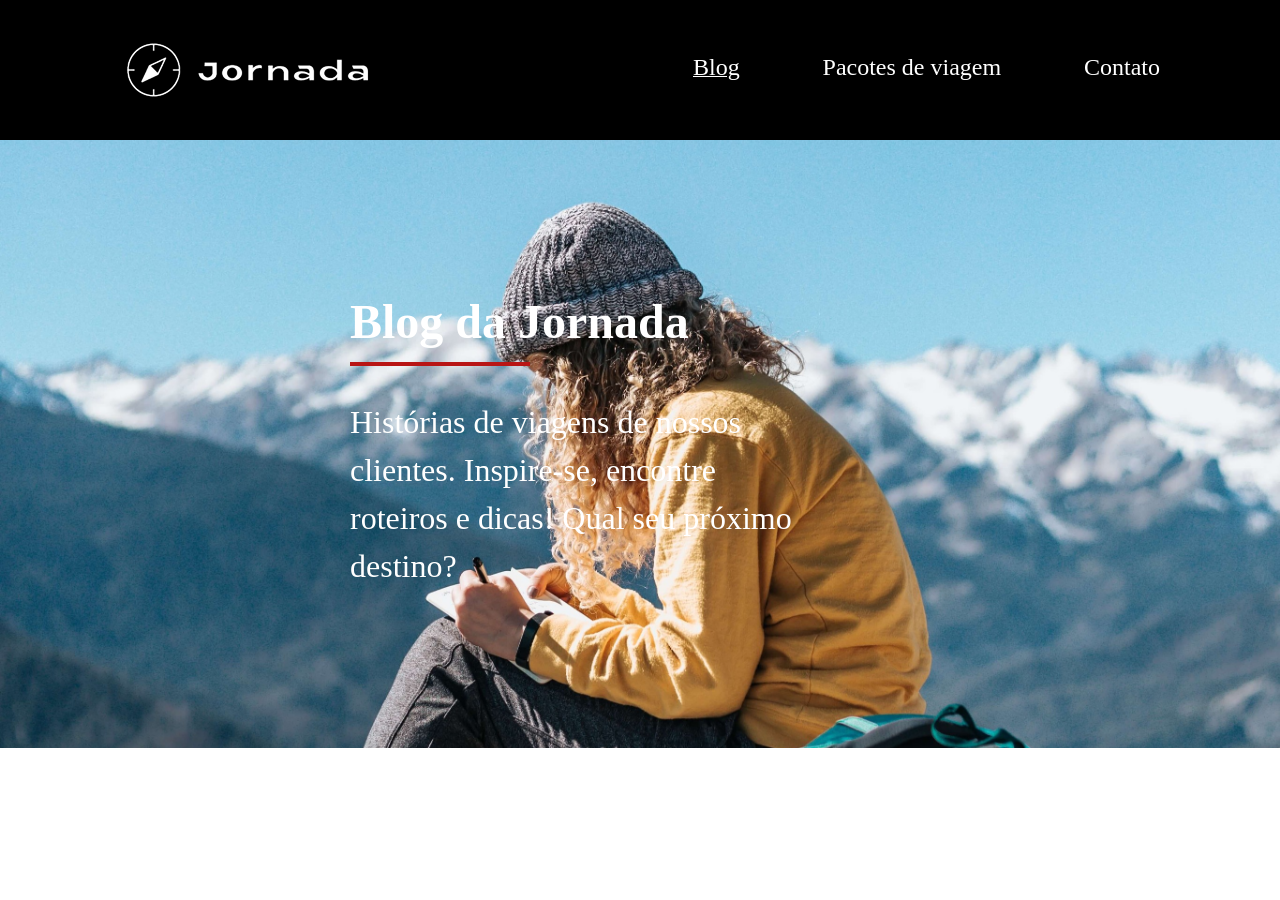
==== blog.html @ 84ae0be3 "hero pagina blog" ====
<!doctype html>
<html lang="pt-BR">
  <head>
    <meta charset="UTF-8" />
    <meta name="viewport" content="width=device-width, initial-scale=1.0" />
    <meta
      name="description"
      content="Jornada Viagens, uma agência apaixonada por criar viagens inesquecíveis."
    />

    <meta name="og:title" content="Jornada Viagens" />
    <meta
      name="og:description"
      content="Jornada Viagens, uma agência apaixonada por criar viagens inesquecíveis."
    />
    <meta name="og:image" content="#" />
    <meta name="og:type" content="website" />
    <meta name="og:url" content="#" />

    <link rel="icon" href="favico.png" type="xml/png" />
    <link rel="stylesheet" href="./css/style.css" />
    <title>Blog</title>
  </head>
  <body class="blog">
    <header class="main-header">
      <a class="logo" href="index.html" title="voltar para a página inicial">
        <img
          class="img-mobile"
          src="img/Logo-provisória-branca 1.png"
          alt="Bussola do logo Jornada Viagens na cor branca"
        />
        <img
          class="img-desktop"
          src="img/bussola-texto-jornada-branca.png"
          alt="Logo Jornada Viagens na cor branca"
        />
      </a>
      <div class="navigation-menu">
        <label for="menu">
          <img src="img/menu.png" alt="menu" />
        </label>
        <input type="checkbox" id="menu" hidden />
        <nav>
          <ul class="list-links">
            <li class="menu-blog">
              <a href="blog.html" target="_self" title="Acessar Blog">Blog</a>
            </li>
            <li class="menu-pacotes">
              <a
                href="pacotes.html"
                target="_self"
                title="Acessar Pacotes de viagem"
                >Pacotes de viagem</a
              >
            </li>
            <li class="menu-contato">
              <a href="contato.html" target="_self" title="Acessar Contato"
                >Contato</a
              >
            </li>
          </ul>
        </nav>
      </div>
    </header>
    <section class="hero">
      <div class="hero-content">
        <div class="section-title">
          <h1 class="title-hero">Blog da Jornada</h1>
          <hr />
        </div>
        <p class="describe-hero">
          Histórias de viagens de nossos clientes. Inspire-se, encontre roteiros
          e dicas! Qual seu próximo destino?
        </p>
      </div>
    </section>
  </body>
</html>
---- css/style.css ----
@import url(global.css);
@import url(header.css);
@import url(hero.css);
@import url(offers.css);
@import url(categories.css);
@import url(destinations.css);
@import url(payments.css);
@import url(testimonials.css);
@import url(bottom-hero.css);
@import url(footer.css);
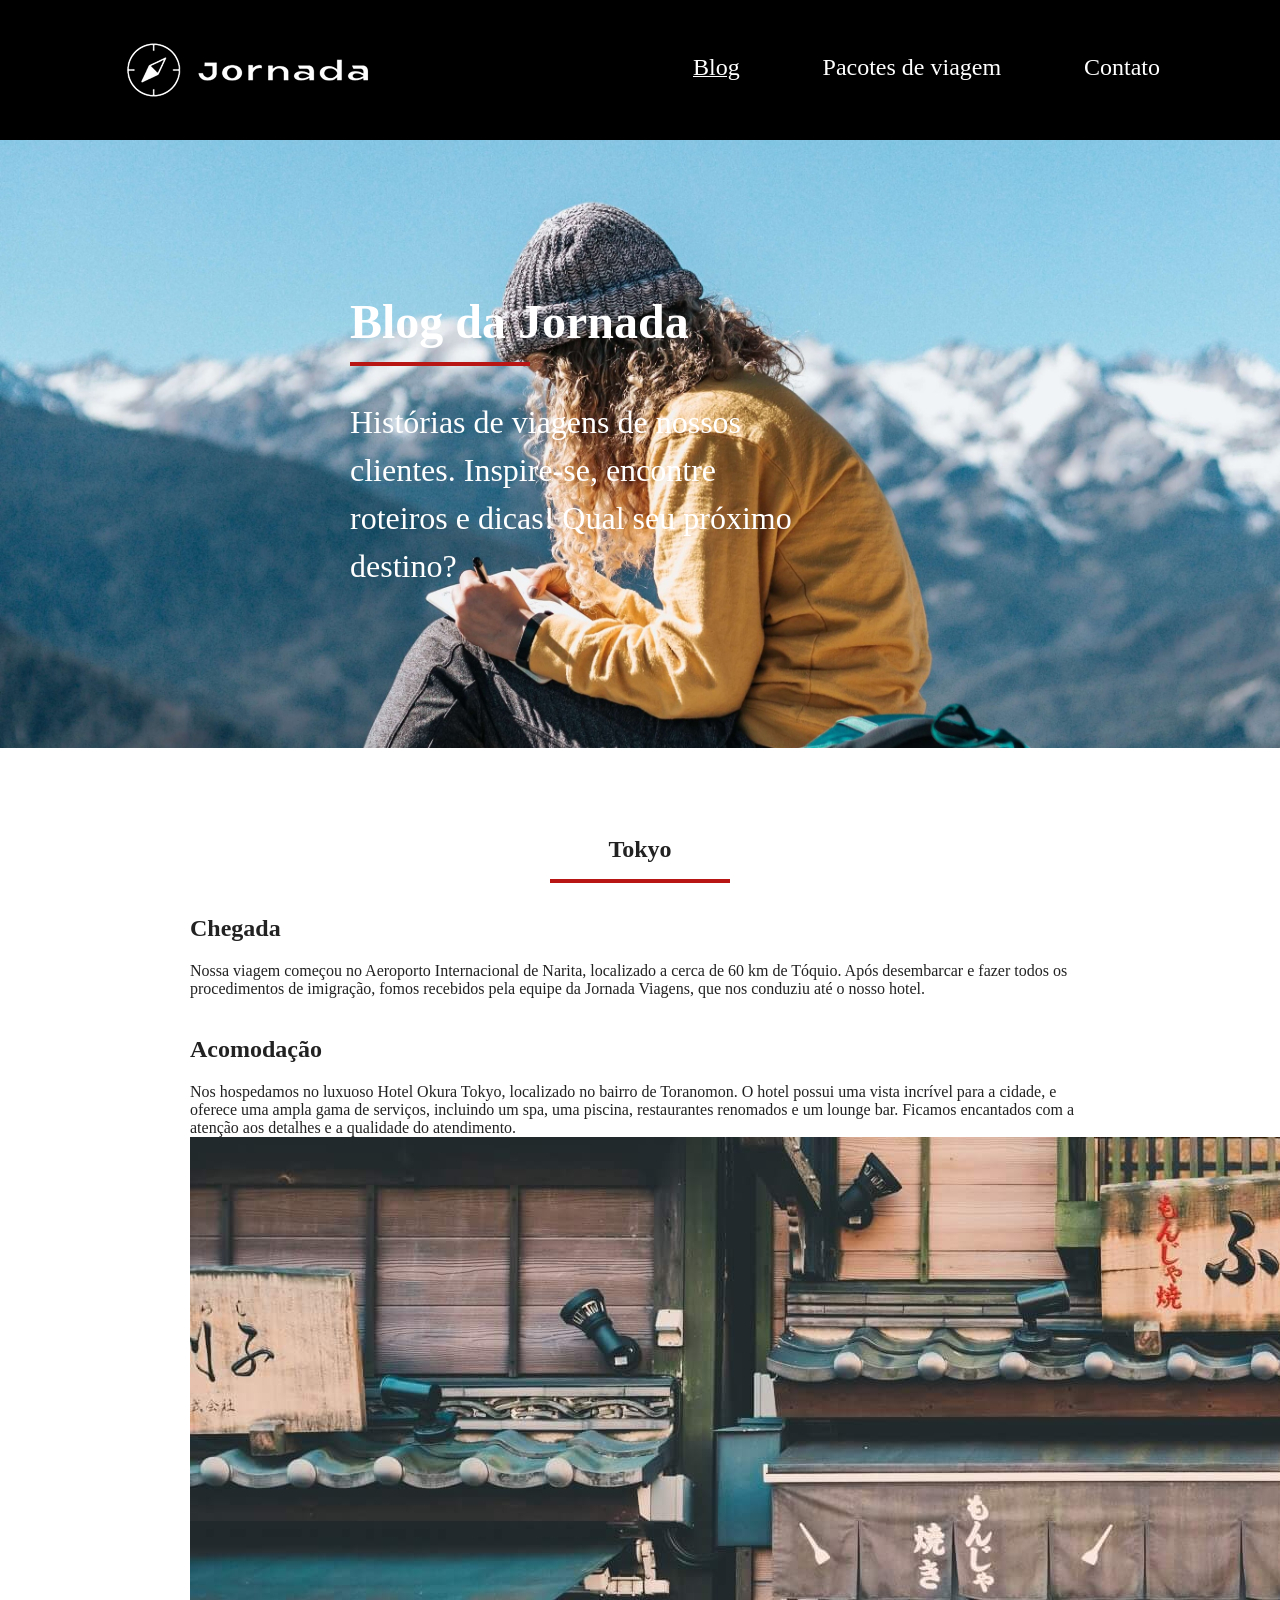
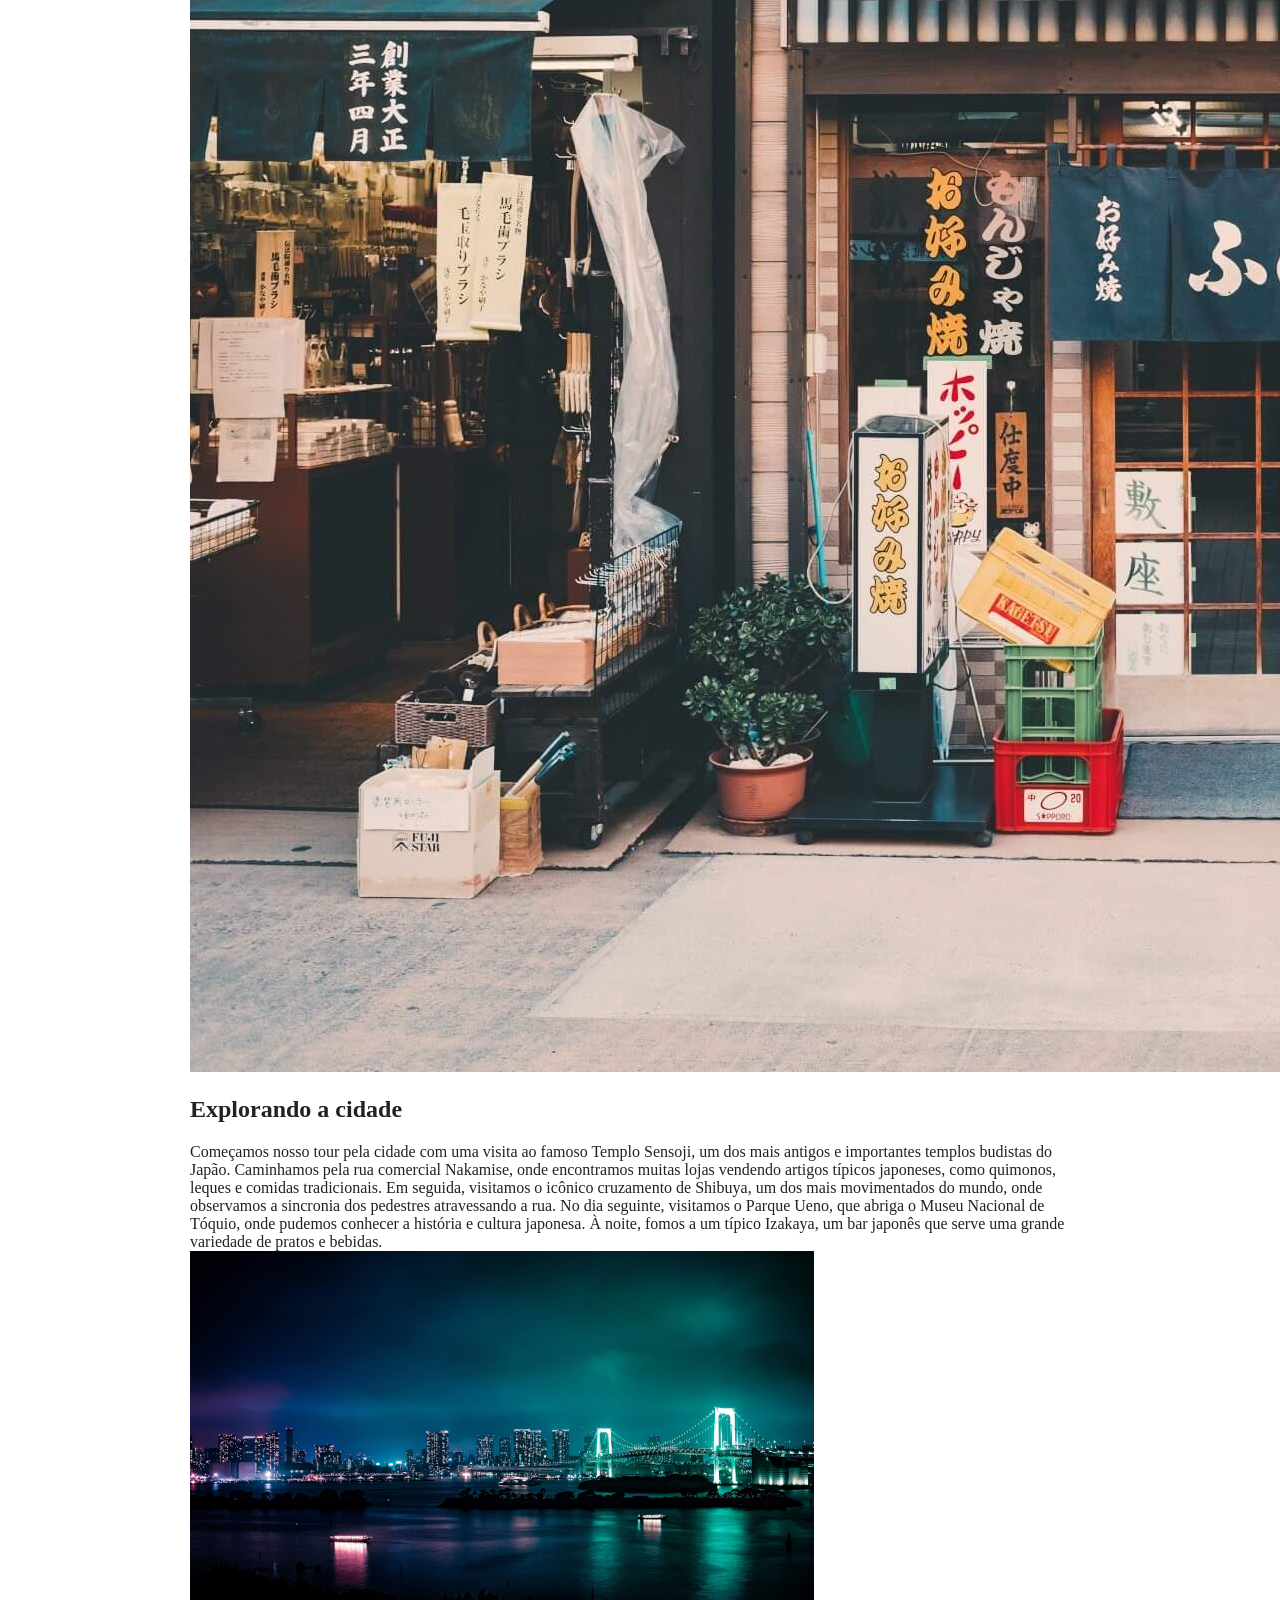
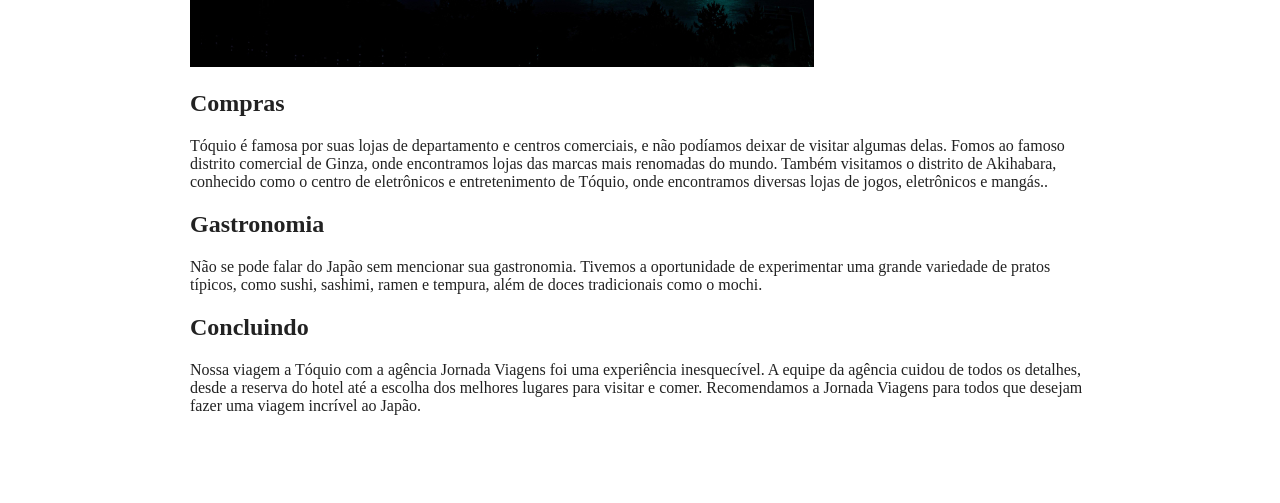
==== commit a35841f9: "estrutura html blog" ====
--- a/blog.html
+++ b/blog.html
@@ -74,5 +74,81 @@
         </p>
       </div>
     </section>
+    <section class="tokyo">
+      <div class="section-title">
+        <h1>Tokyo</h1>
+        <hr />
+      </div>
+      <div class="tokyo-content">
+        <div class="arrival">
+          <h2>Chegada</h2>
+          <p>
+            Nossa viagem começou no Aeroporto Internacional de Narita,
+            localizado a cerca de 60 km de Tóquio. Após desembarcar e fazer
+            todos os procedimentos de imigração, fomos recebidos pela equipe da
+            Jornada Viagens, que nos conduziu até o nosso hotel.
+          </p>
+          <img src="" alt="" />
+        </div>
+        <div class="accommodation">
+          <h2>Acomodação</h2>
+          <p>
+            Nos hospedamos no luxuoso Hotel Okura Tokyo, localizado no bairro de
+            Toranomon. O hotel possui uma vista incrível para a cidade, e
+            oferece uma ampla gama de serviços, incluindo um spa, uma piscina,
+            restaurantes renomados e um lounge bar. Ficamos encantados com a
+            atenção aos detalhes e a qualidade do atendimento.
+          </p>
+          <img src="img/blog-tokyo-arrive.jpg" alt="Casa tradicional do Japão" />
+        </div>
+        <div class="exploration">
+          <h2>Explorando a cidade</h2>
+          <p>
+            Começamos nosso tour pela cidade com uma visita ao famoso Templo
+            Sensoji, um dos mais antigos e importantes templos budistas do
+            Japão. Caminhamos pela rua comercial Nakamise, onde encontramos
+            muitas lojas vendendo artigos típicos japoneses, como quimonos,
+            leques e comidas tradicionais. Em seguida, visitamos o icônico
+            cruzamento de Shibuya, um dos mais movimentados do mundo, onde
+            observamos a sincronia dos pedestres atravessando a rua. No dia
+            seguinte, visitamos o Parque Ueno, que abriga o Museu Nacional de
+            Tóquio, onde pudemos conhecer a história e cultura japonesa. À
+            noite, fomos a um típico Izakaya, um bar japonês que serve uma
+            grande variedade de pratos e bebidas.
+          </p>
+          <img src="img/card_japao.jpg" alt="">
+        </div>
+        <div class="shopping">
+          <h2>Compras</h2>
+          <p>
+            Tóquio é famosa por suas lojas de departamento e centros comerciais,
+            e não podíamos deixar de visitar algumas delas. Fomos ao famoso
+            distrito comercial de Ginza, onde encontramos lojas das marcas mais
+            renomadas do mundo. Também visitamos o distrito de Akihabara,
+            conhecido como o centro de eletrônicos e entretenimento de Tóquio,
+            onde encontramos diversas lojas de jogos, eletrônicos e mangás..
+          </p>
+        </div>
+        <div class="gastronomy">
+          <h2>Gastronomia</h2>
+          <p>
+            Não se pode falar do Japão sem mencionar sua gastronomia. Tivemos a
+            oportunidade de experimentar uma grande variedade de pratos típicos,
+            como sushi, sashimi, ramen e tempura, além de doces tradicionais
+            como o mochi.
+          </p>
+        </div>
+        <div class="conclusion">
+          <h2>Concluindo</h2>
+          <p>
+            Nossa viagem a Tóquio com a agência Jornada Viagens foi uma
+            experiência inesquecível. A equipe da agência cuidou de todos os
+            detalhes, desde a reserva do hotel até a escolha dos melhores
+            lugares para visitar e comer. Recomendamos a Jornada Viagens para
+            todos que desejam fazer uma viagem incrível ao Japão.
+          </p>
+        </div>
+      </div>
+    </section>
   </body>
 </html>
--- a/css/style.css
+++ b/css/style.css
@@ -7,4 +7,5 @@
 @import url(payments.css);
 @import url(testimonials.css);
 @import url(bottom-hero.css);
-@import url(footer.css);+@import url(footer.css);
+@import url(tokyo.css);
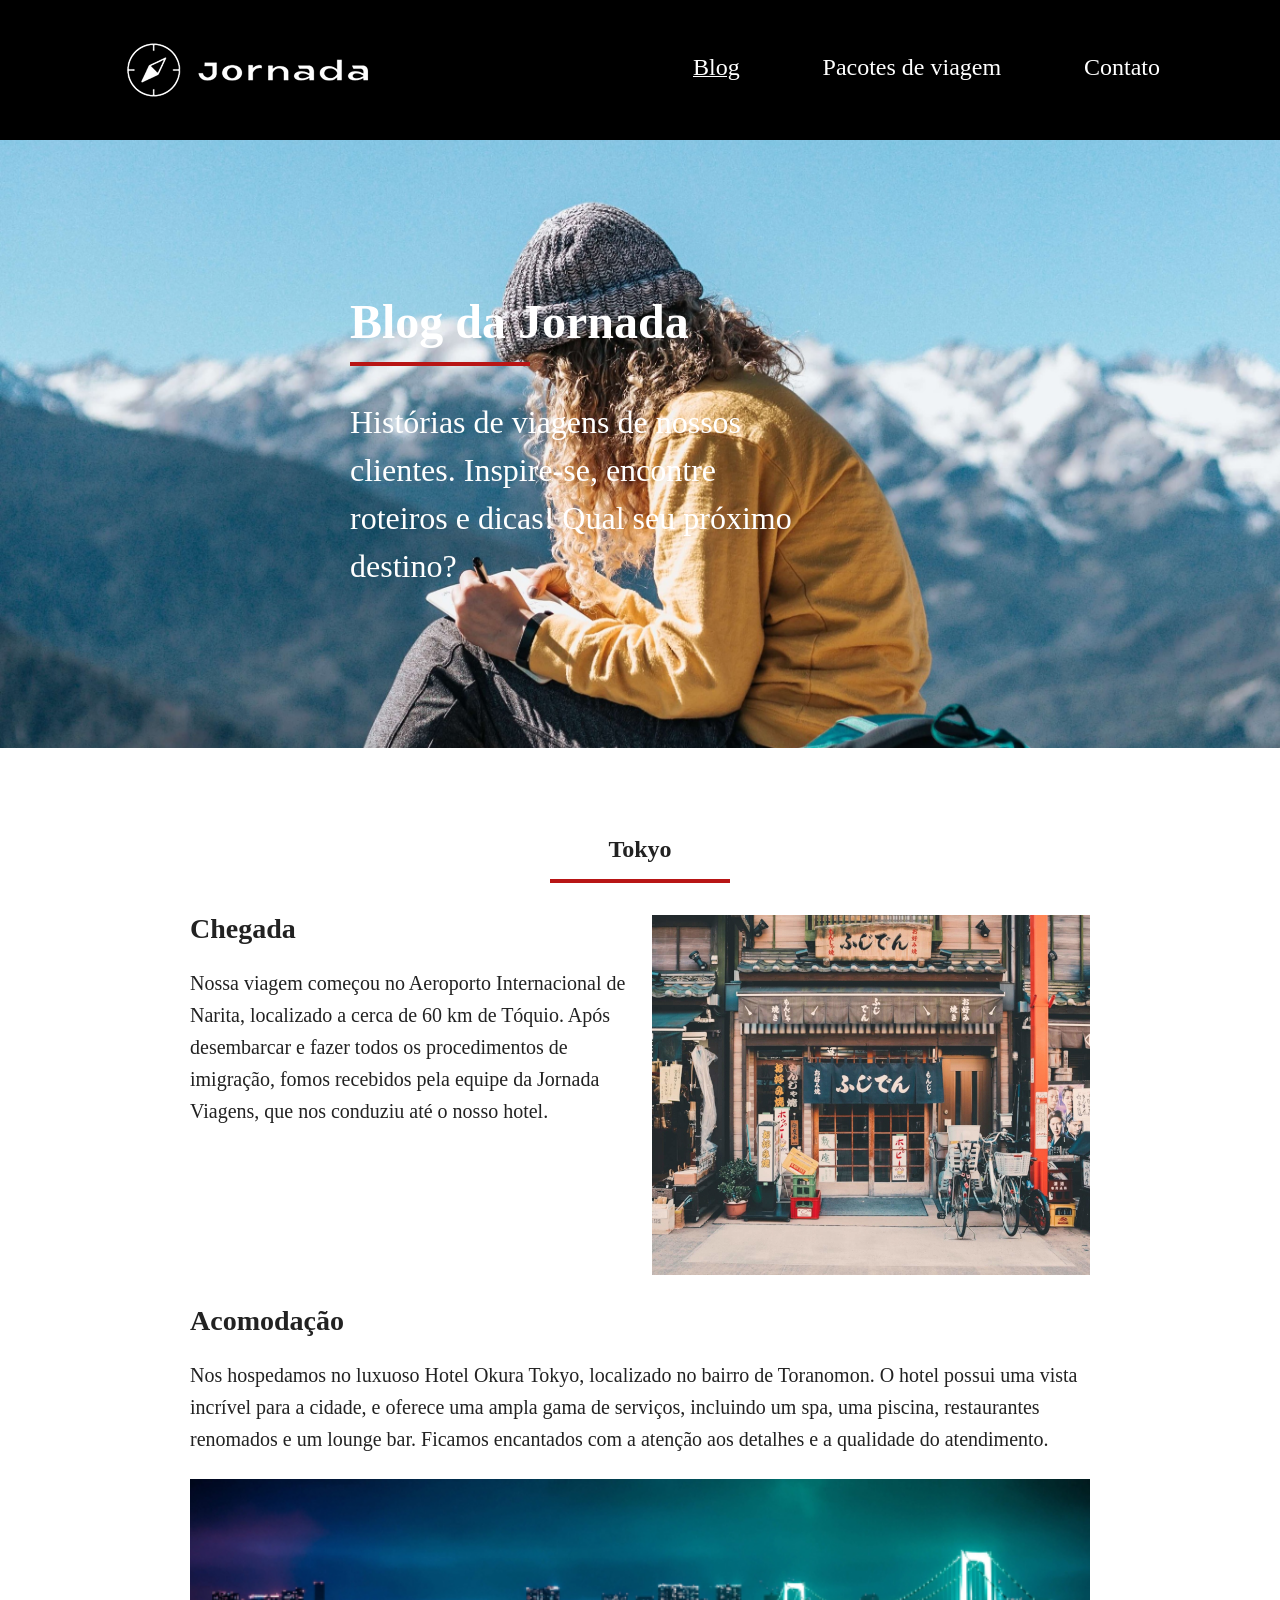
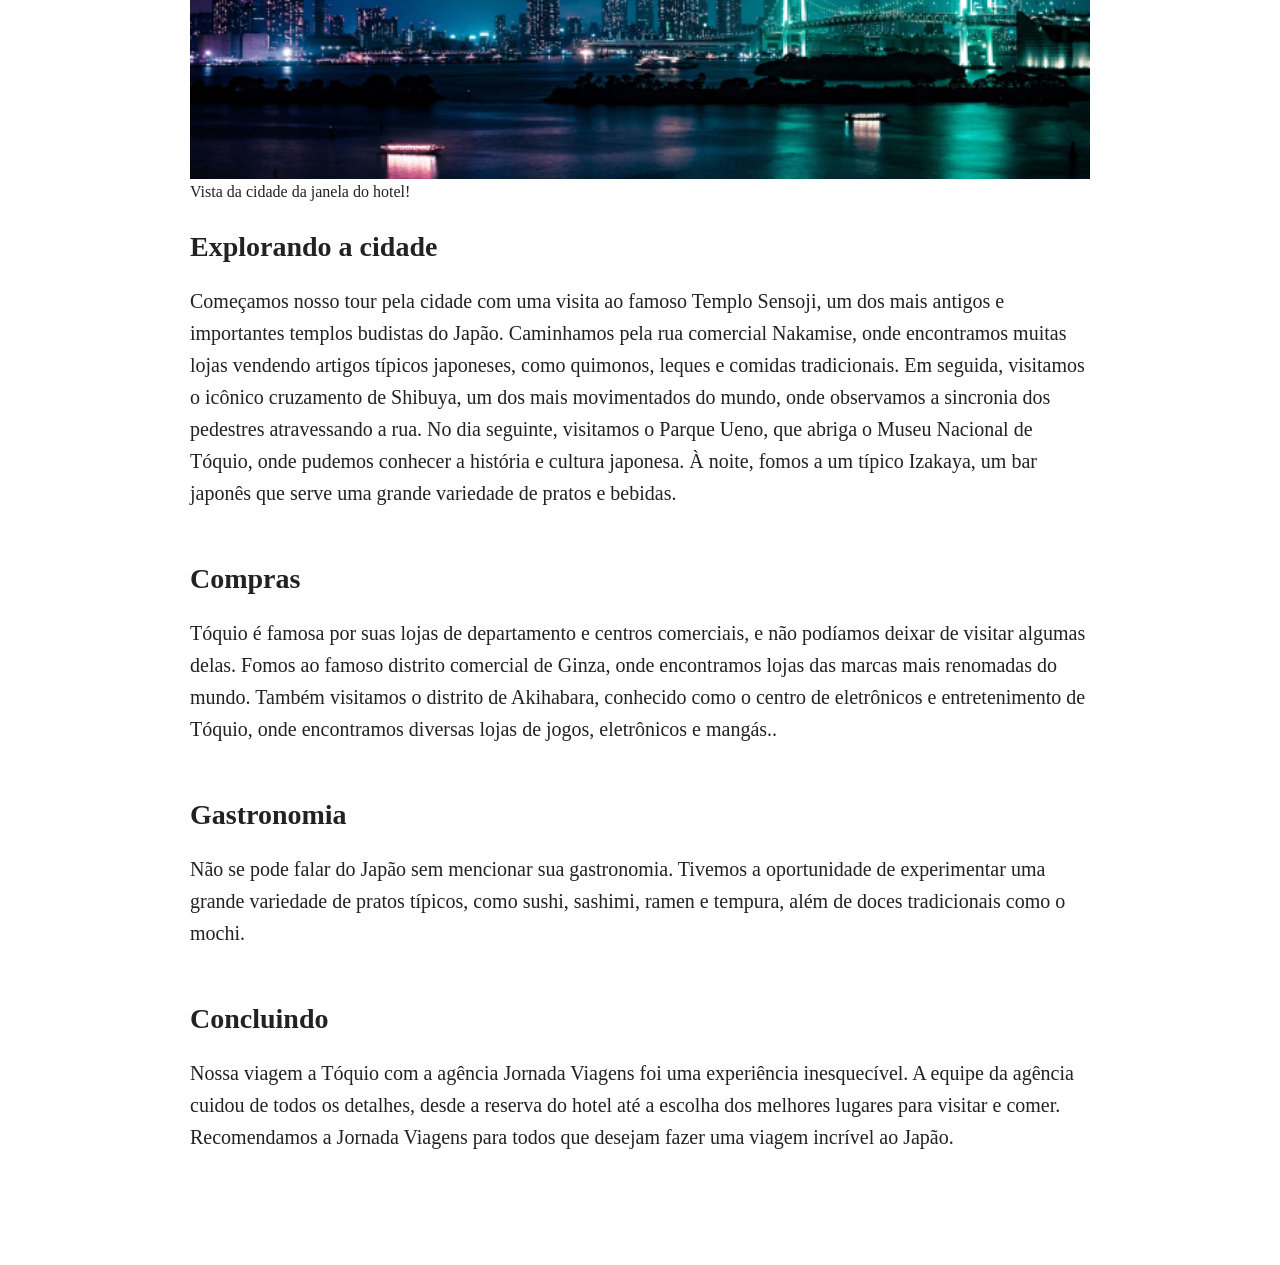
==== commit 3dabc34a: "section tokyo" ====
--- a/blog.html
+++ b/blog.html
@@ -80,73 +80,91 @@
         <hr />
       </div>
       <div class="tokyo-content">
-        <div class="arrival">
-          <h2>Chegada</h2>
-          <p>
-            Nossa viagem começou no Aeroporto Internacional de Narita,
-            localizado a cerca de 60 km de Tóquio. Após desembarcar e fazer
-            todos os procedimentos de imigração, fomos recebidos pela equipe da
-            Jornada Viagens, que nos conduziu até o nosso hotel.
-          </p>
-          <img src="" alt="" />
+        <div class="topic arrival">
+          <div class="text-topic">
+            <h2>Chegada</h2>
+            <p>
+              Nossa viagem começou no Aeroporto Internacional de Narita,
+              localizado a cerca de 60 km de Tóquio. Após desembarcar e fazer
+              todos os procedimentos de imigração, fomos recebidos pela equipe
+              da Jornada Viagens, que nos conduziu até o nosso hotel.
+            </p>
+          </div>
+          <img
+            src="img/blog-tokyo-arrive-mobile.jpg"
+            alt="Casa tradicional do Japão"
+          />
         </div>
-        <div class="accommodation">
-          <h2>Acomodação</h2>
-          <p>
-            Nos hospedamos no luxuoso Hotel Okura Tokyo, localizado no bairro de
-            Toranomon. O hotel possui uma vista incrível para a cidade, e
-            oferece uma ampla gama de serviços, incluindo um spa, uma piscina,
-            restaurantes renomados e um lounge bar. Ficamos encantados com a
-            atenção aos detalhes e a qualidade do atendimento.
-          </p>
-          <img src="img/blog-tokyo-arrive.jpg" alt="Casa tradicional do Japão" />
+        <div class="topic accommodation">
+          <div class="text-topic">
+            <h2>Acomodação</h2>
+            <p>
+              Nos hospedamos no luxuoso Hotel Okura Tokyo, localizado no bairro
+              de Toranomon. O hotel possui uma vista incrível para a cidade, e
+              oferece uma ampla gama de serviços, incluindo um spa, uma piscina,
+              restaurantes renomados e um lounge bar. Ficamos encantados com a
+              atenção aos detalhes e a qualidade do atendimento.
+            </p>
+          </div>
+          <div class="img-japao">
+            <img src="img/tokyo-tablet-desk.jpg" alt="" />
+            <p>Vista da cidade da janela do hotel!</p>
+          </div>
         </div>
-        <div class="exploration">
-          <h2>Explorando a cidade</h2>
-          <p>
-            Começamos nosso tour pela cidade com uma visita ao famoso Templo
-            Sensoji, um dos mais antigos e importantes templos budistas do
-            Japão. Caminhamos pela rua comercial Nakamise, onde encontramos
-            muitas lojas vendendo artigos típicos japoneses, como quimonos,
-            leques e comidas tradicionais. Em seguida, visitamos o icônico
-            cruzamento de Shibuya, um dos mais movimentados do mundo, onde
-            observamos a sincronia dos pedestres atravessando a rua. No dia
-            seguinte, visitamos o Parque Ueno, que abriga o Museu Nacional de
-            Tóquio, onde pudemos conhecer a história e cultura japonesa. À
-            noite, fomos a um típico Izakaya, um bar japonês que serve uma
-            grande variedade de pratos e bebidas.
-          </p>
-          <img src="img/card_japao.jpg" alt="">
+        <div class="topic exploration">
+          <div class="text-topic">
+            <h2>Explorando a cidade</h2>
+            <p>
+              Começamos nosso tour pela cidade com uma visita ao famoso Templo
+              Sensoji, um dos mais antigos e importantes templos budistas do
+              Japão. Caminhamos pela rua comercial Nakamise, onde encontramos
+              muitas lojas vendendo artigos típicos japoneses, como quimonos,
+              leques e comidas tradicionais. Em seguida, visitamos o icônico
+              cruzamento de Shibuya, um dos mais movimentados do mundo, onde
+              observamos a sincronia dos pedestres atravessando a rua. No dia
+              seguinte, visitamos o Parque Ueno, que abriga o Museu Nacional de
+              Tóquio, onde pudemos conhecer a história e cultura japonesa. À
+              noite, fomos a um típico Izakaya, um bar japonês que serve uma
+              grande variedade de pratos e bebidas.
+            </p>
+          </div>
         </div>
-        <div class="shopping">
-          <h2>Compras</h2>
-          <p>
-            Tóquio é famosa por suas lojas de departamento e centros comerciais,
-            e não podíamos deixar de visitar algumas delas. Fomos ao famoso
-            distrito comercial de Ginza, onde encontramos lojas das marcas mais
-            renomadas do mundo. Também visitamos o distrito de Akihabara,
-            conhecido como o centro de eletrônicos e entretenimento de Tóquio,
-            onde encontramos diversas lojas de jogos, eletrônicos e mangás..
-          </p>
+        <div class="topic shopping">
+          <div class="text-topic">
+            <h2>Compras</h2>
+            <p>
+              Tóquio é famosa por suas lojas de departamento e centros
+              comerciais, e não podíamos deixar de visitar algumas delas. Fomos
+              ao famoso distrito comercial de Ginza, onde encontramos lojas das
+              marcas mais renomadas do mundo. Também visitamos o distrito de
+              Akihabara, conhecido como o centro de eletrônicos e entretenimento
+              de Tóquio, onde encontramos diversas lojas de jogos, eletrônicos e
+              mangás..
+            </p>
+          </div>
         </div>
         <div class="gastronomy">
-          <h2>Gastronomia</h2>
-          <p>
-            Não se pode falar do Japão sem mencionar sua gastronomia. Tivemos a
-            oportunidade de experimentar uma grande variedade de pratos típicos,
-            como sushi, sashimi, ramen e tempura, além de doces tradicionais
-            como o mochi.
-          </p>
+          <div class="text-topic">
+            <h2>Gastronomia</h2>
+            <p>
+              Não se pode falar do Japão sem mencionar sua gastronomia. Tivemos
+              a oportunidade de experimentar uma grande variedade de pratos
+              típicos, como sushi, sashimi, ramen e tempura, além de doces
+              tradicionais como o mochi.
+            </p>
+          </div>
         </div>
         <div class="conclusion">
-          <h2>Concluindo</h2>
-          <p>
-            Nossa viagem a Tóquio com a agência Jornada Viagens foi uma
-            experiência inesquecível. A equipe da agência cuidou de todos os
-            detalhes, desde a reserva do hotel até a escolha dos melhores
-            lugares para visitar e comer. Recomendamos a Jornada Viagens para
-            todos que desejam fazer uma viagem incrível ao Japão.
-          </p>
+          <div class="text-topic">
+            <h2>Concluindo</h2>
+            <p>
+              Nossa viagem a Tóquio com a agência Jornada Viagens foi uma
+              experiência inesquecível. A equipe da agência cuidou de todos os
+              detalhes, desde a reserva do hotel até a escolha dos melhores
+              lugares para visitar e comer. Recomendamos a Jornada Viagens para
+              todos que desejam fazer uma viagem incrível ao Japão.
+            </p>
+          </div>
         </div>
       </div>
     </section>
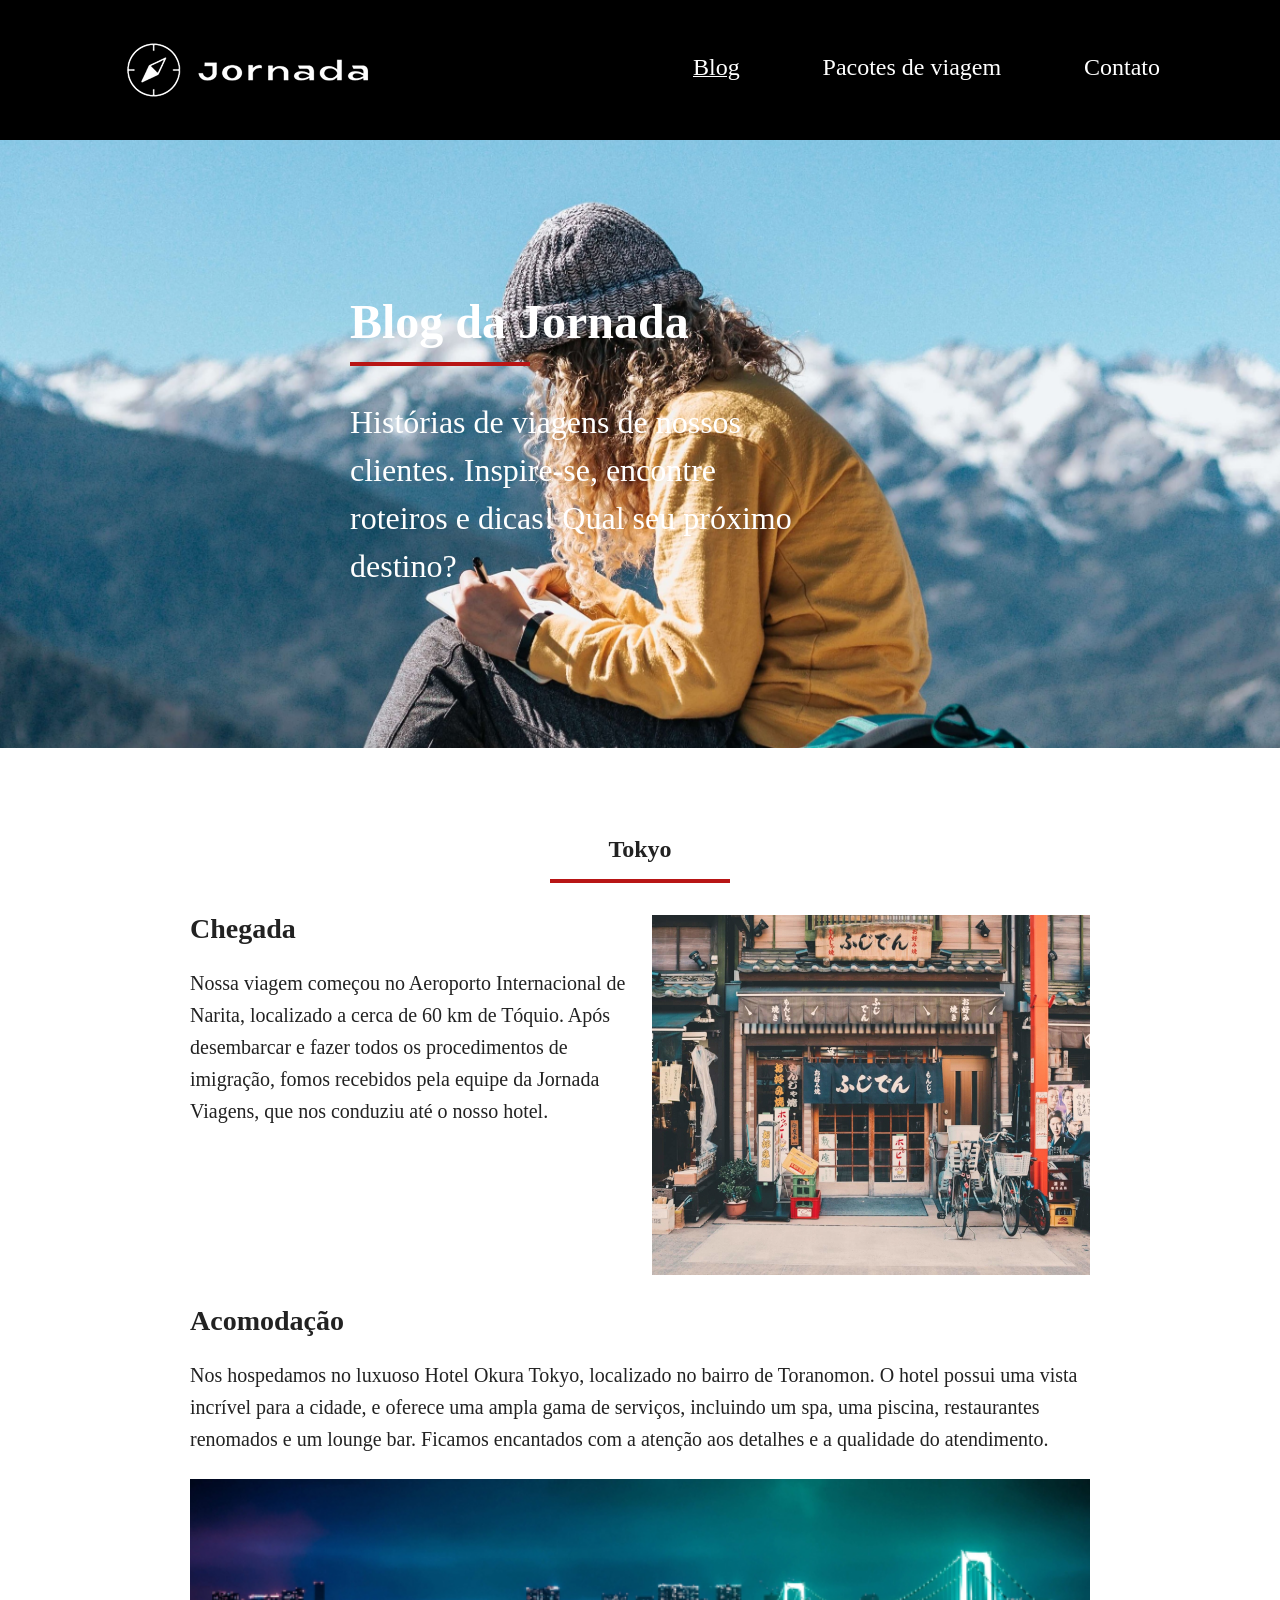
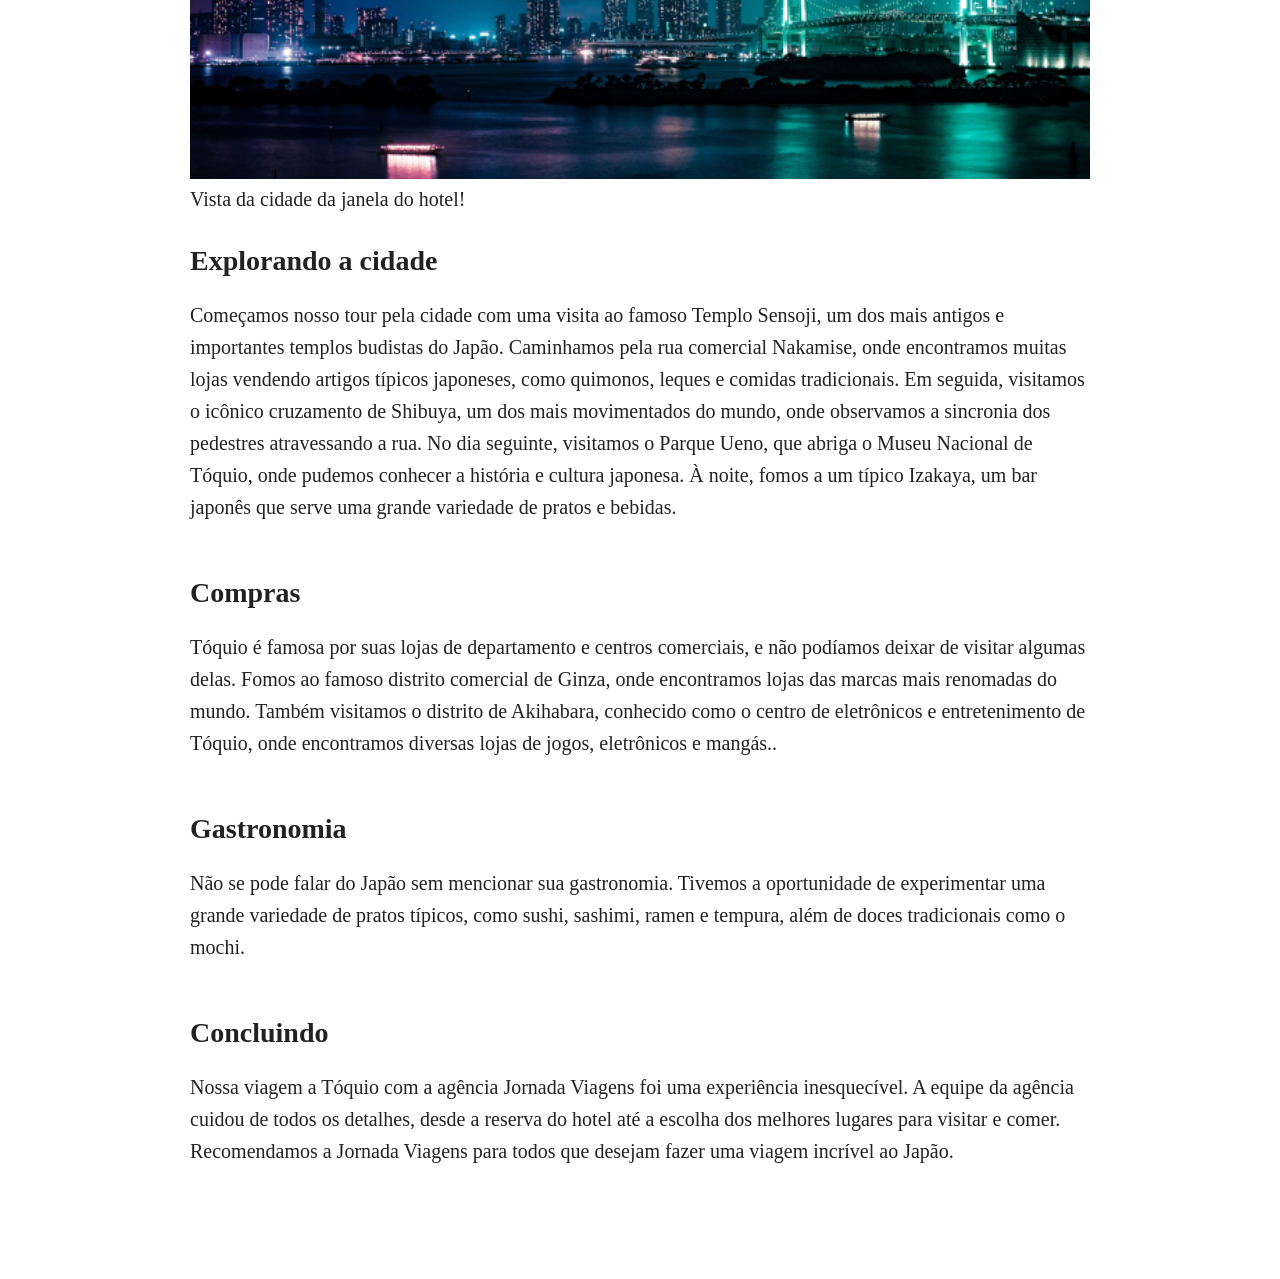
==== commit 68551302: "refatorando formatacao dos textos da pagina blog" ====
--- a/blog.html
+++ b/blog.html
@@ -168,5 +168,6 @@
         </div>
       </div>
     </section>
+    <section class="suggestions"></section>
   </body>
 </html>
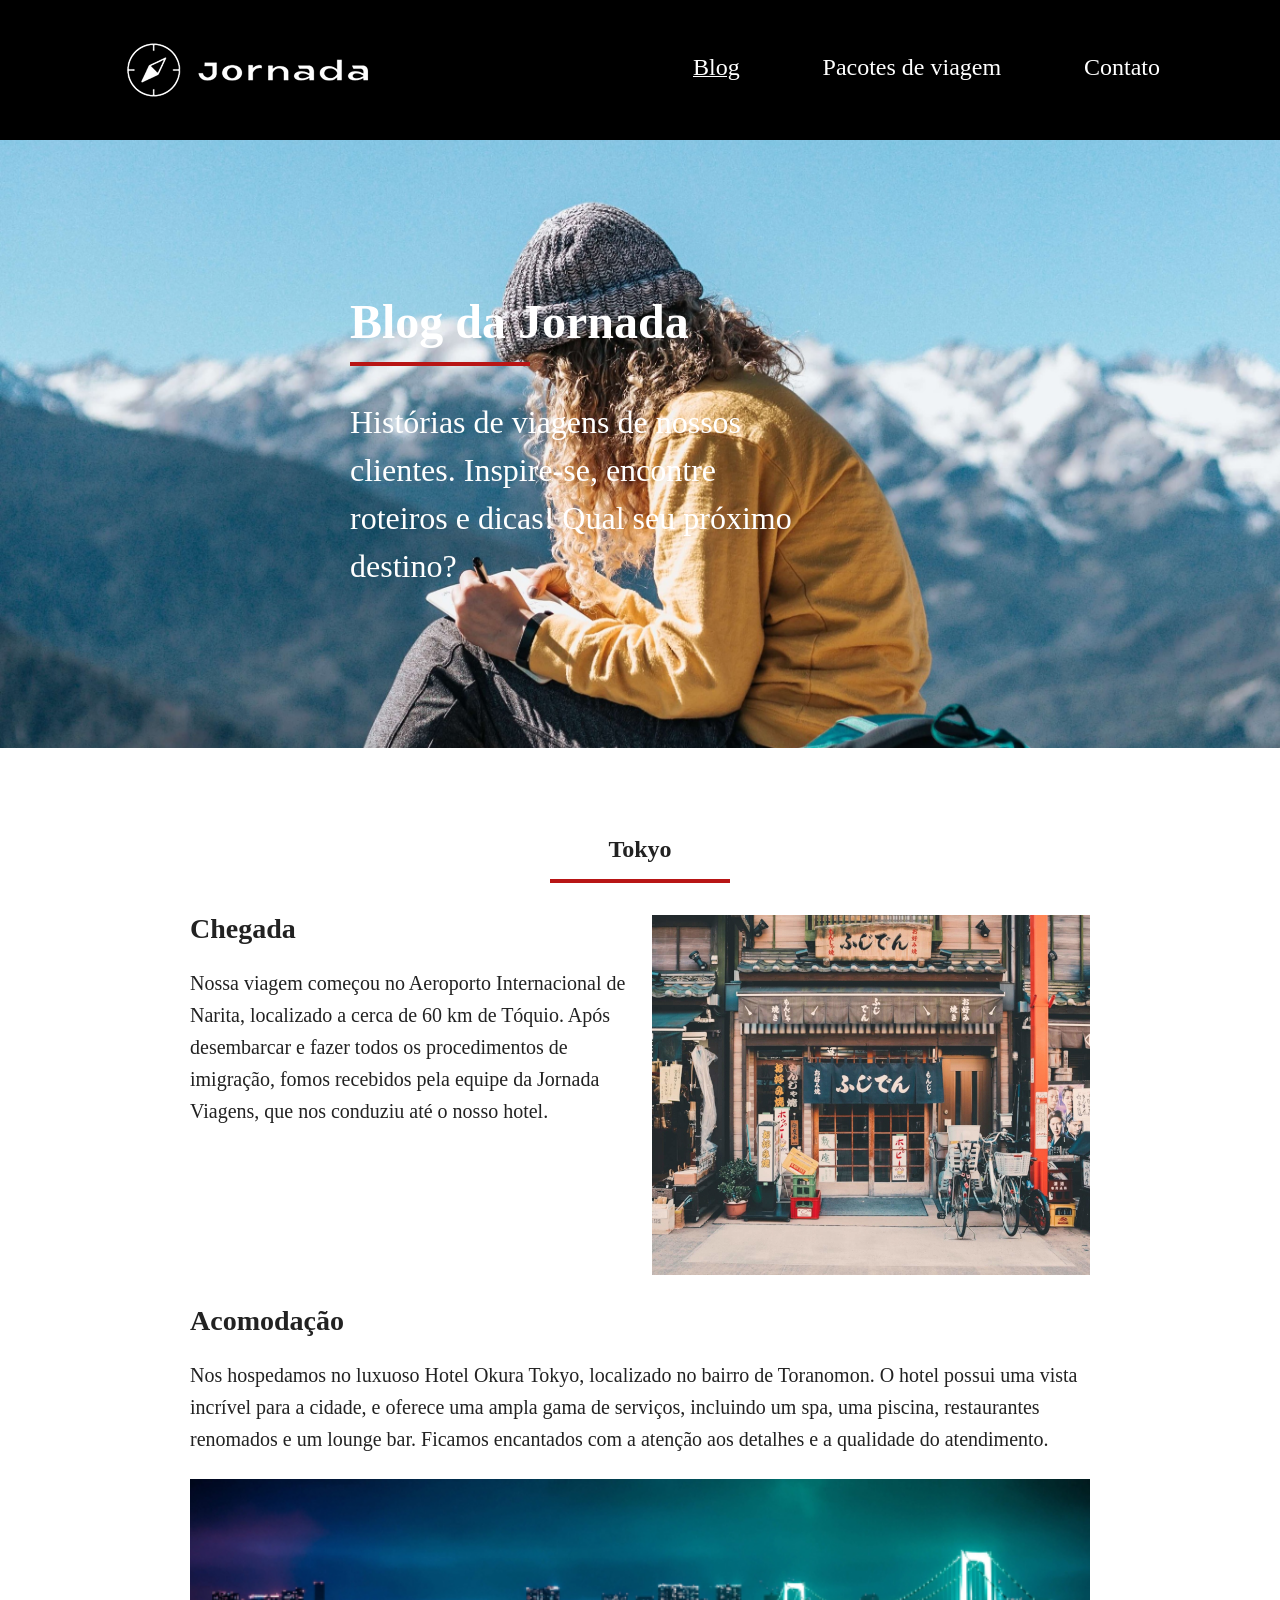
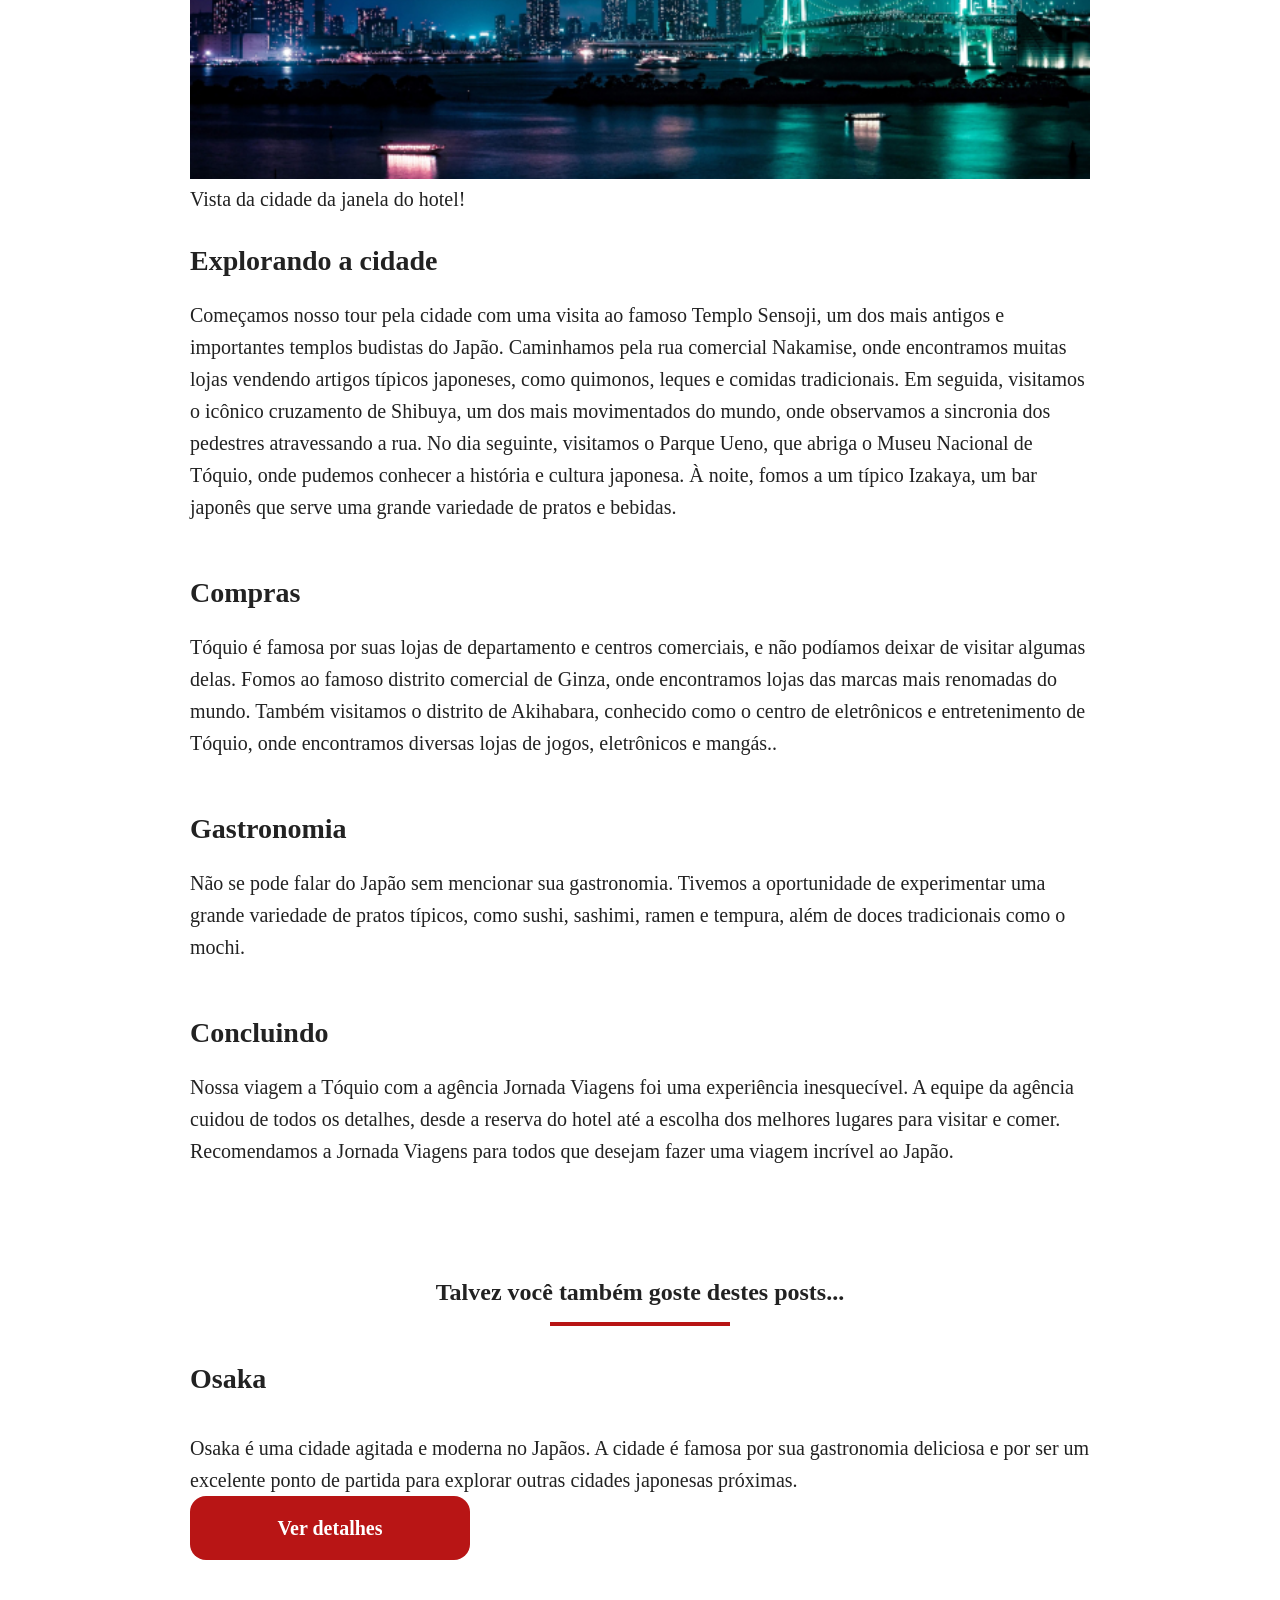
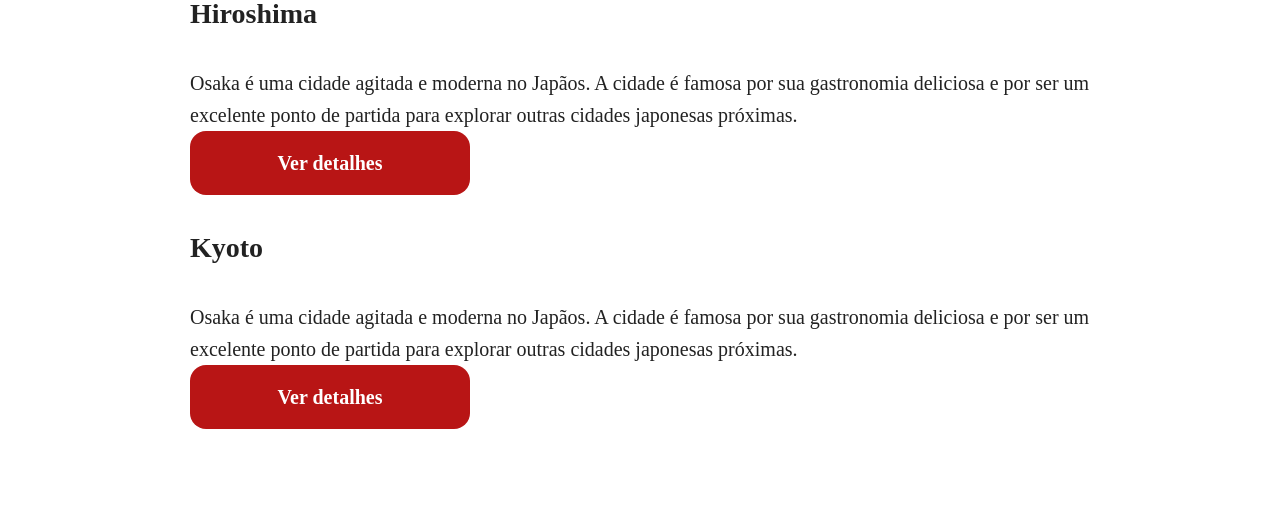
==== commit 32f4985c: "estrutura html suggestions" ====
--- a/blog.html
+++ b/blog.html
@@ -168,6 +168,66 @@
         </div>
       </div>
     </section>
-    <section class="suggestions"></section>
+    <section class="suggestions">
+      <div class="section-title">
+        <h1>Talvez você também goste destes posts...</h1>
+        <hr />
+      </div>
+      <div class="items-suggestions">
+        <article class="item osaka">
+          <header>
+            <div class="img-item"></div>
+            <h4 class="content-title">Osaka</h4>
+          </header>
+          <p class="content-text">
+            Osaka é uma cidade agitada e moderna no Japãos. A cidade é famosa por sua gastronomia deliciosa e por ser um excelente ponto de partida para explorar outras cidades japonesas próximas.
+          </p>
+          <footer>
+            <a
+              href="#"
+              class="button"
+              target="_blank"
+              title="Veja mais detalhes do destino Osaka"
+              >Ver detalhes</a
+            >
+          </footer>
+        </article>
+        <article class="item hiroshima">
+          <header>
+            <div class="img-item"></div>
+            <h4 class="content-title">Hiroshima</h4>
+          </header>
+          <p class="content-text">
+            Osaka é uma cidade agitada e moderna no Japãos. A cidade é famosa por sua gastronomia deliciosa e por ser um excelente ponto de partida para explorar outras cidades japonesas próximas.
+          </p>
+          <footer>
+            <a
+              href="#"
+              class="button"
+              target="_blank"
+              title="Veja mais detalhes do destino Osaka"
+              >Ver detalhes</a
+            >
+          </footer>
+        </article>
+        <article class="item osaka">
+          <header>
+            <div class="img-item"></div>
+            <h4 class="content-title">Kyoto</h4>
+          </header>
+          <p class="content-text">
+            Osaka é uma cidade agitada e moderna no Japãos. A cidade é famosa por sua gastronomia deliciosa e por ser um excelente ponto de partida para explorar outras cidades japonesas próximas.
+          </p>
+          <footer>
+            <a
+              href="#"
+              class="button"
+              target="_blank"
+              title="Veja mais detalhes do destino Osaka"
+              >Ver detalhes</a
+            >
+          </footer>
+        </article>
+    </section>
   </body>
 </html>
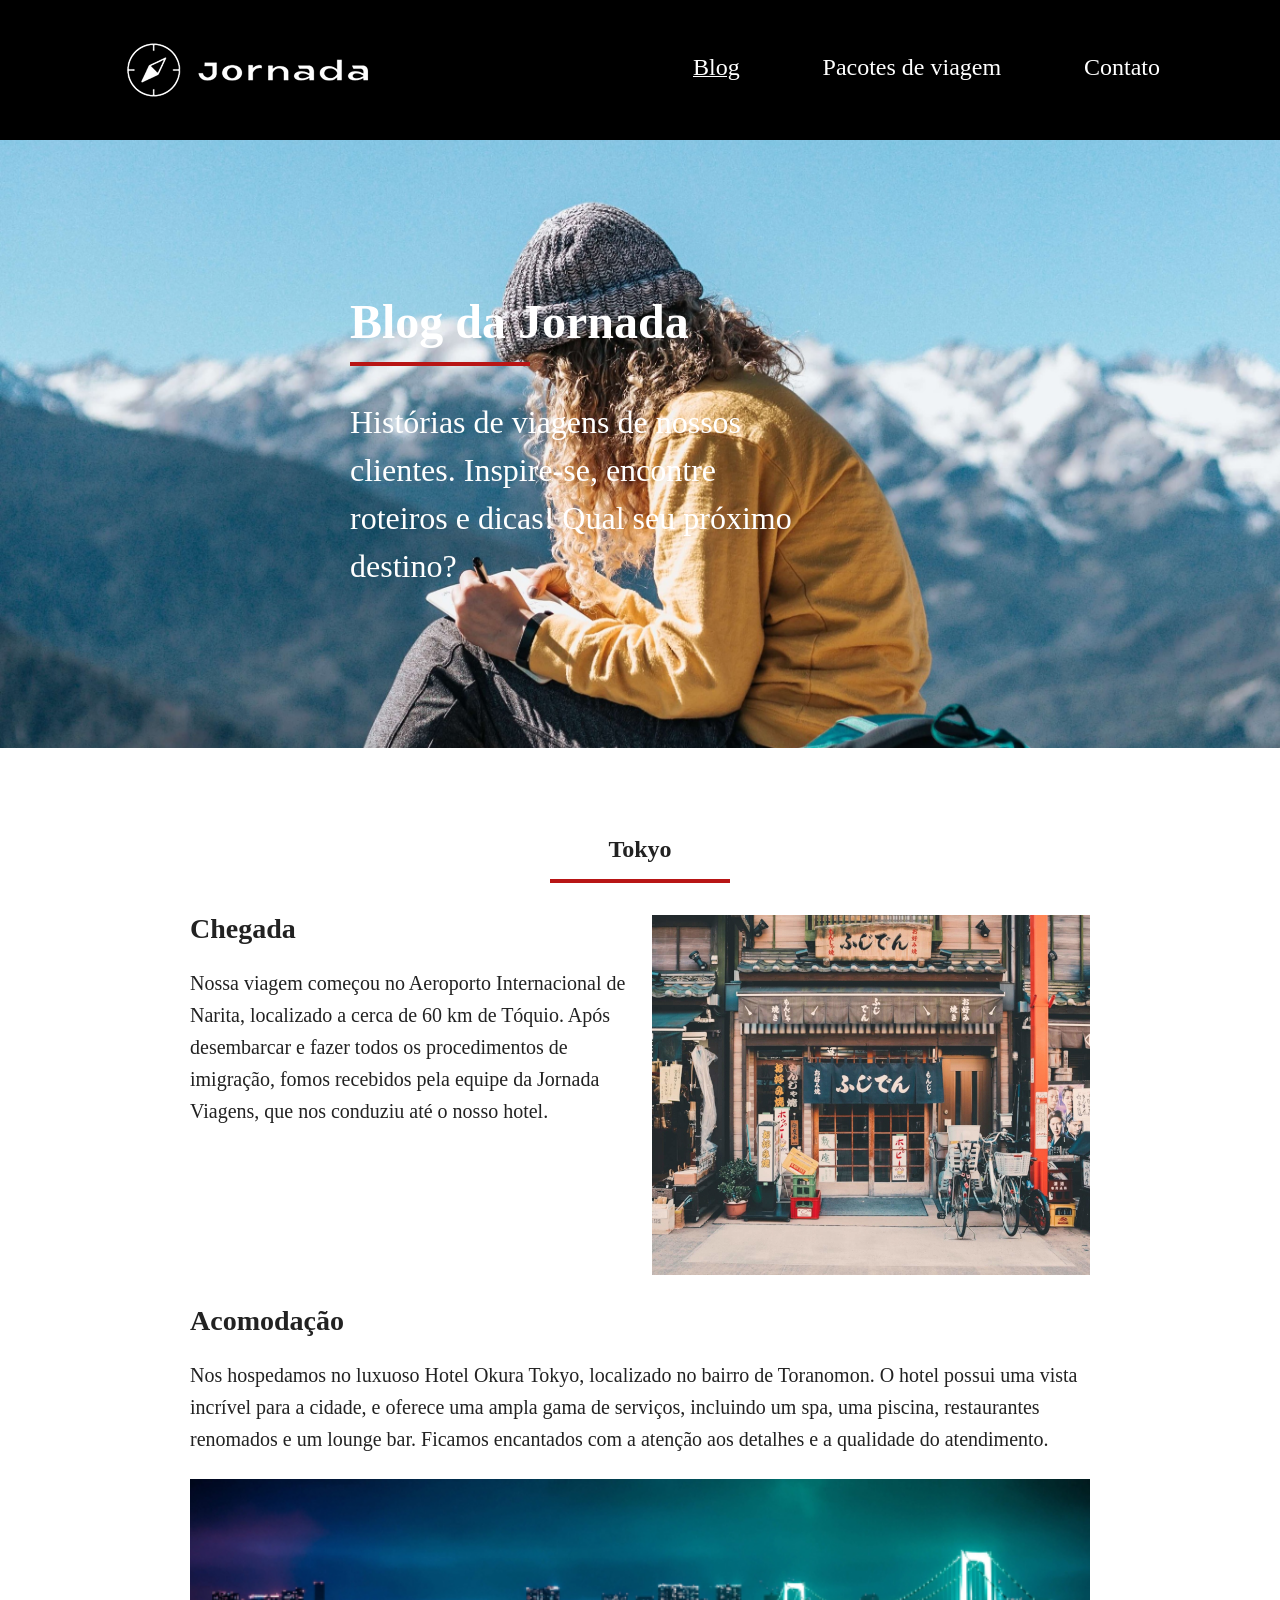
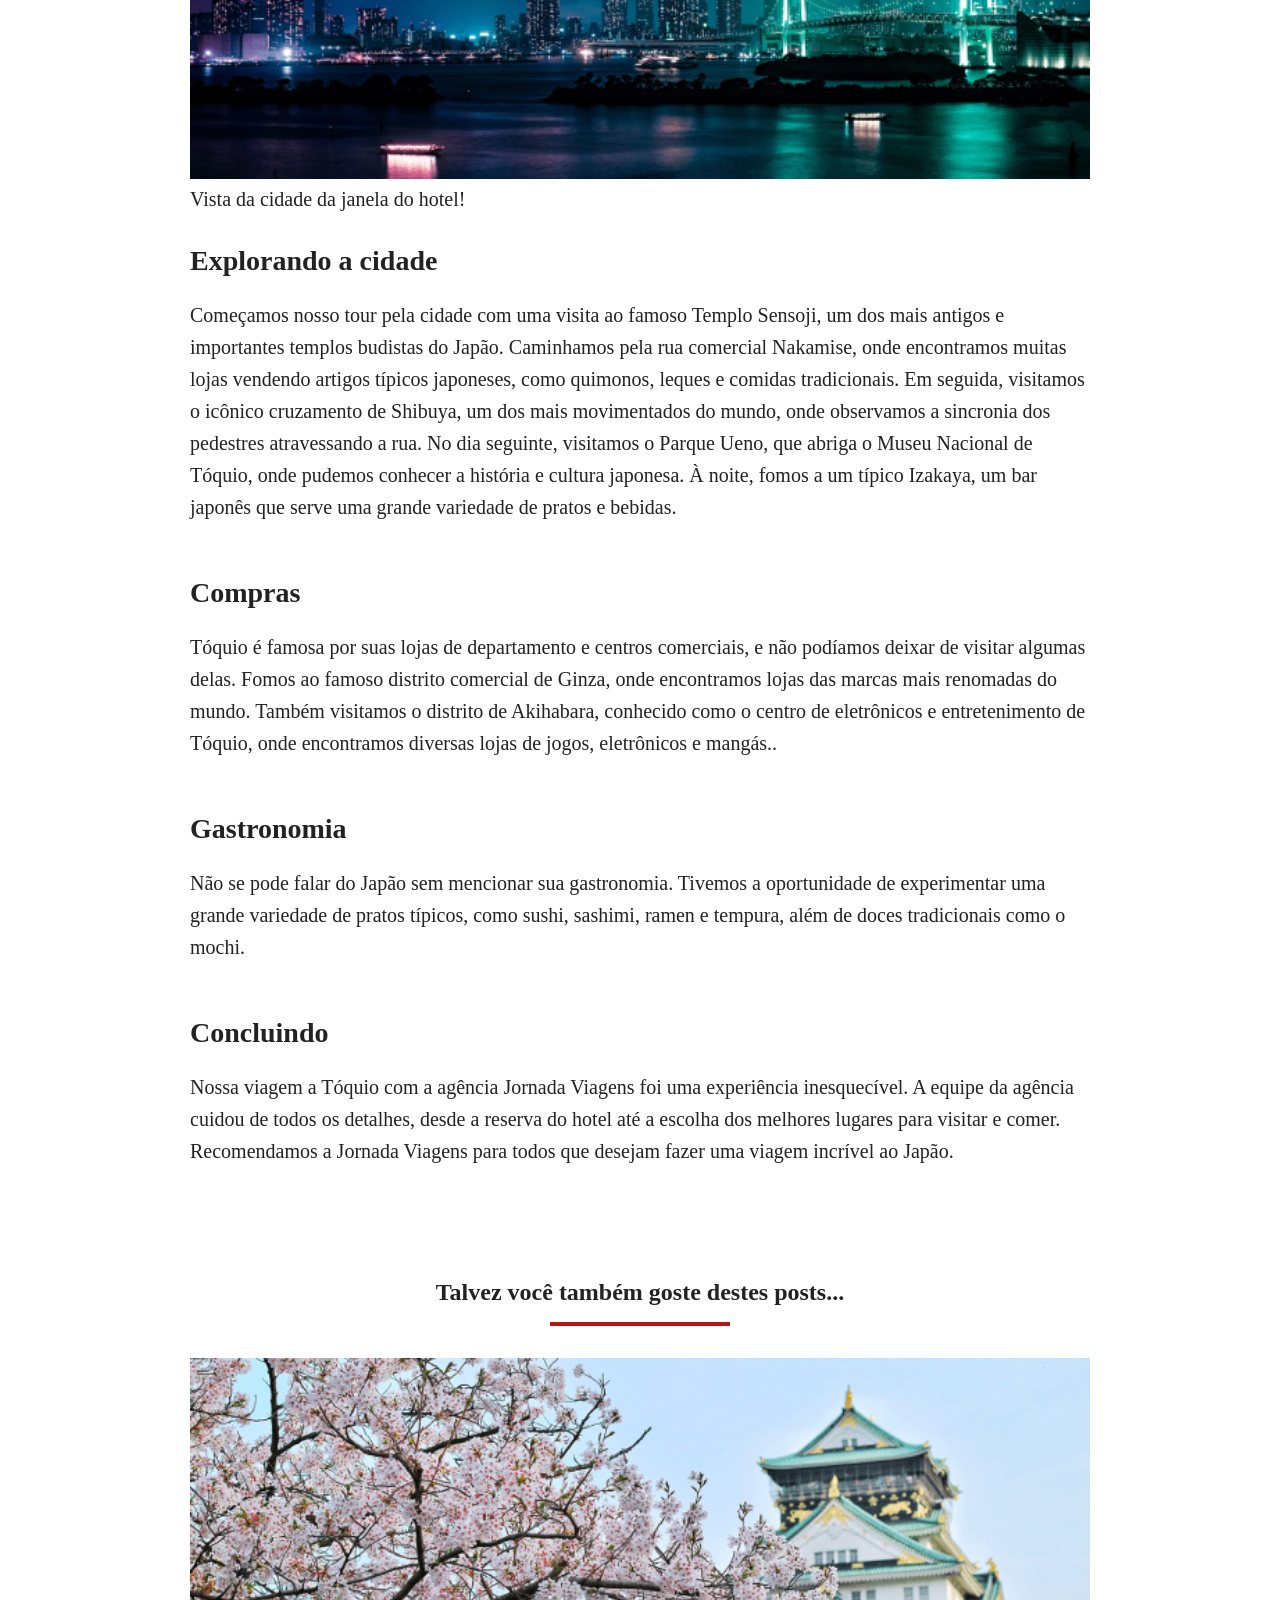
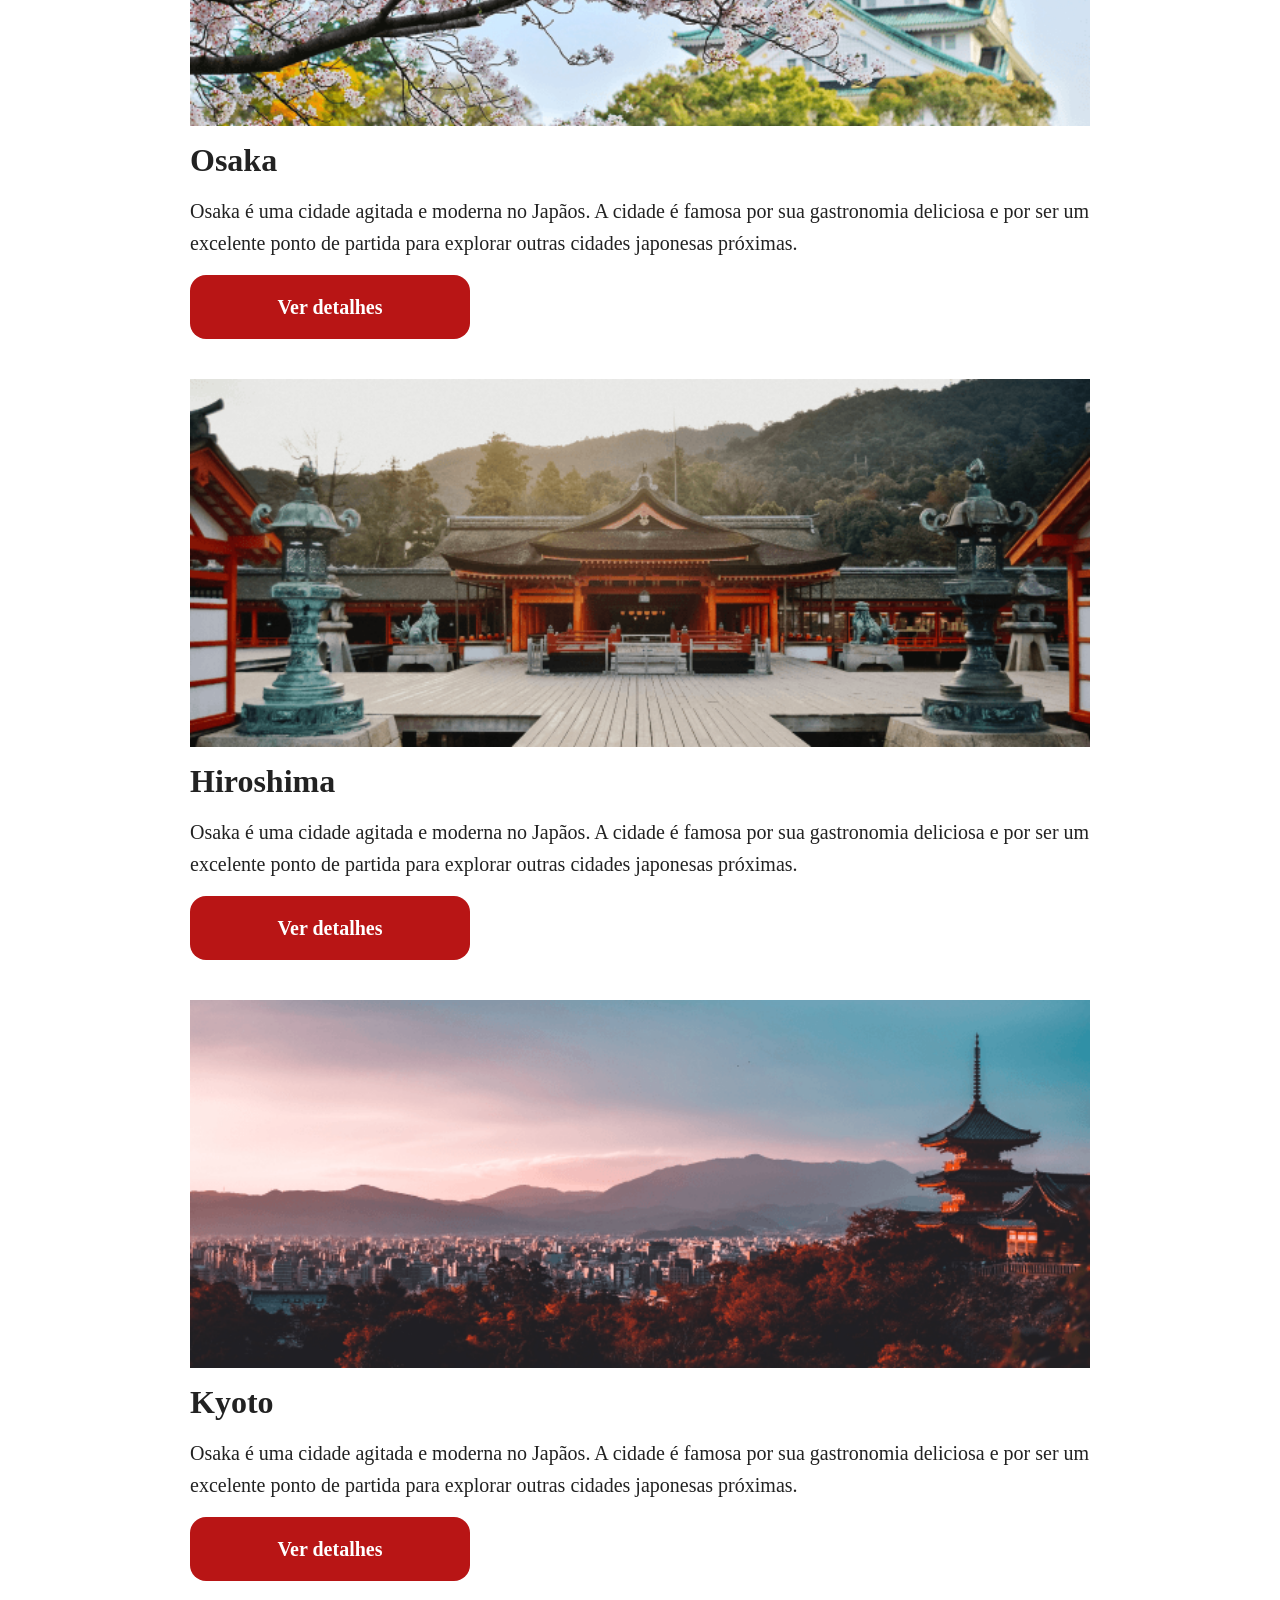
==== commit 7d182b15: "css suggestions" ====
--- a/blog.html
+++ b/blog.html
@@ -210,7 +210,7 @@
             >
           </footer>
         </article>
-        <article class="item osaka">
+        <article class="item kyoto">
           <header>
             <div class="img-item"></div>
             <h4 class="content-title">Kyoto</h4>
@@ -229,5 +229,6 @@
           </footer>
         </article>
     </section>
+    
   </body>
 </html>
--- a/css/style.css
+++ b/css/style.css
@@ -8,4 +8,5 @@
 @import url(testimonials.css);
 @import url(bottom-hero.css);
 @import url(footer.css);
-@import url(tokyo.css);+@import url(tokyo.css);
+@import url(suggestions.css);
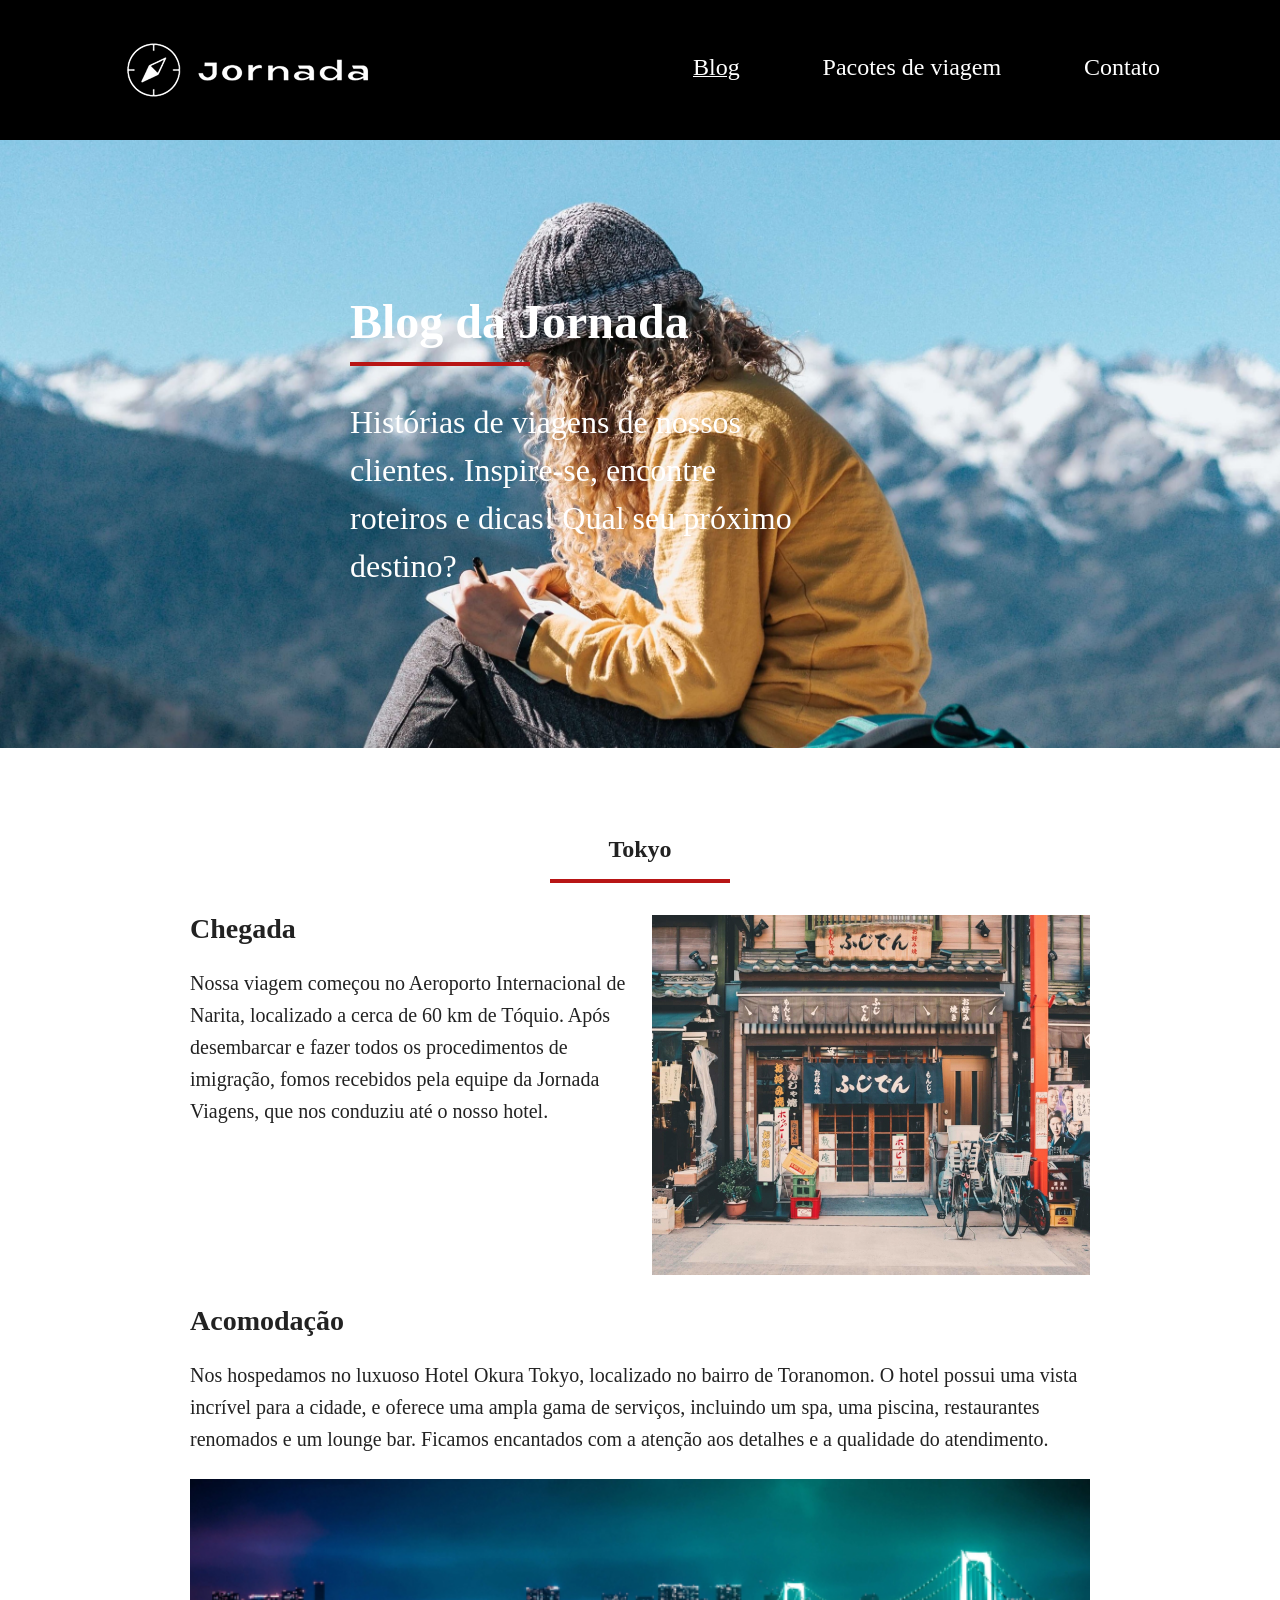
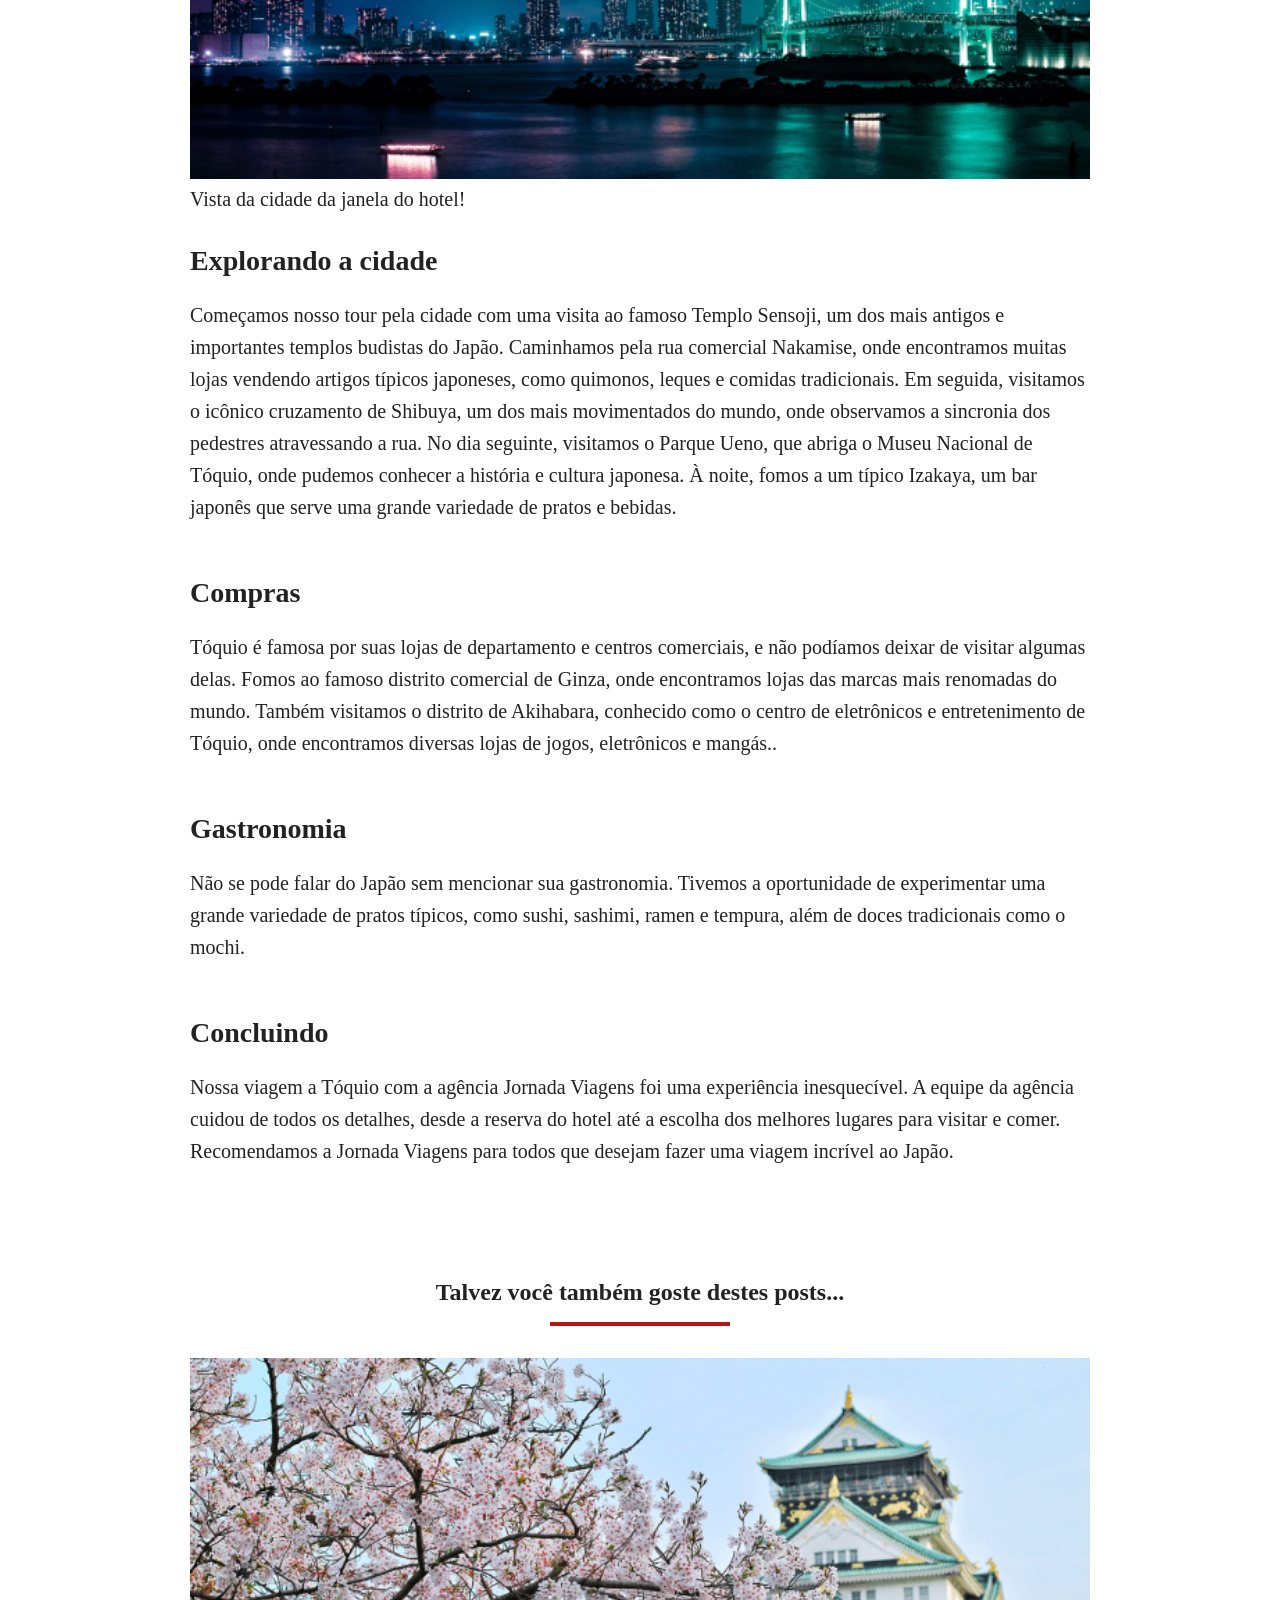
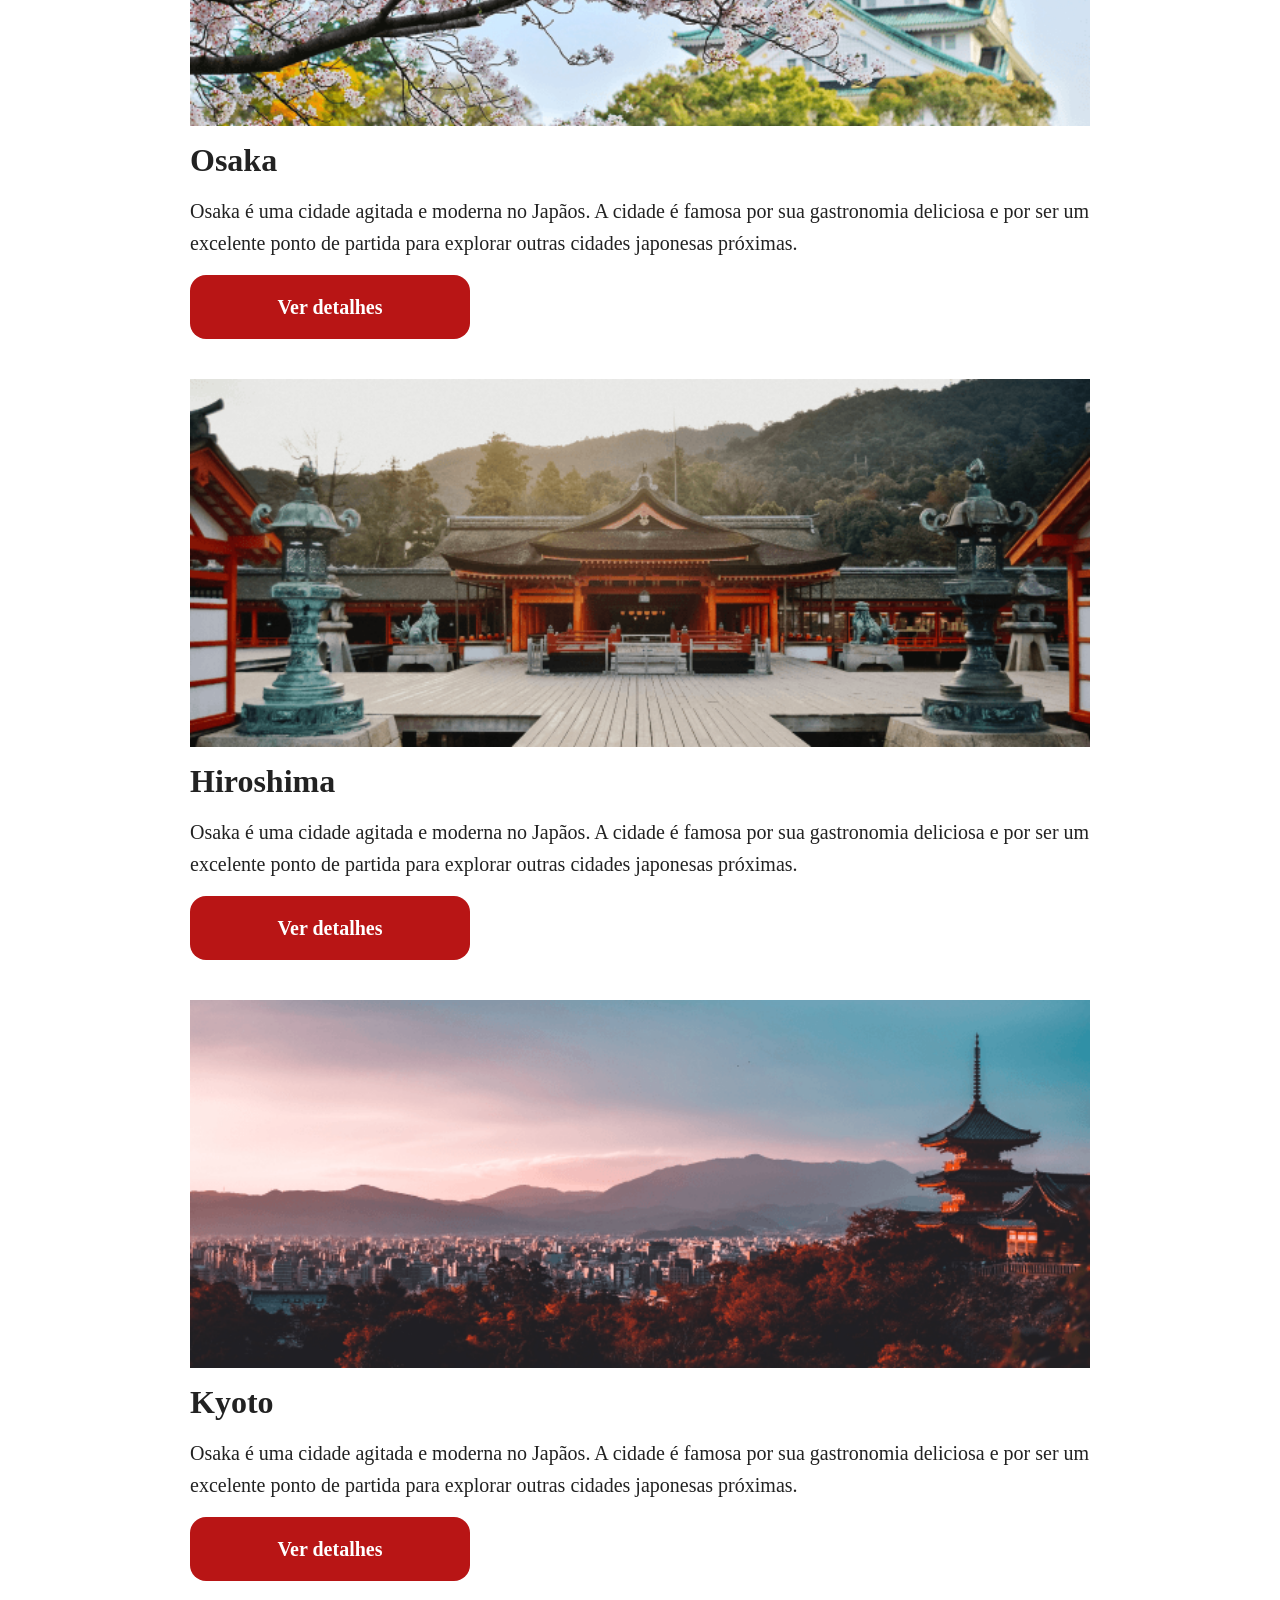
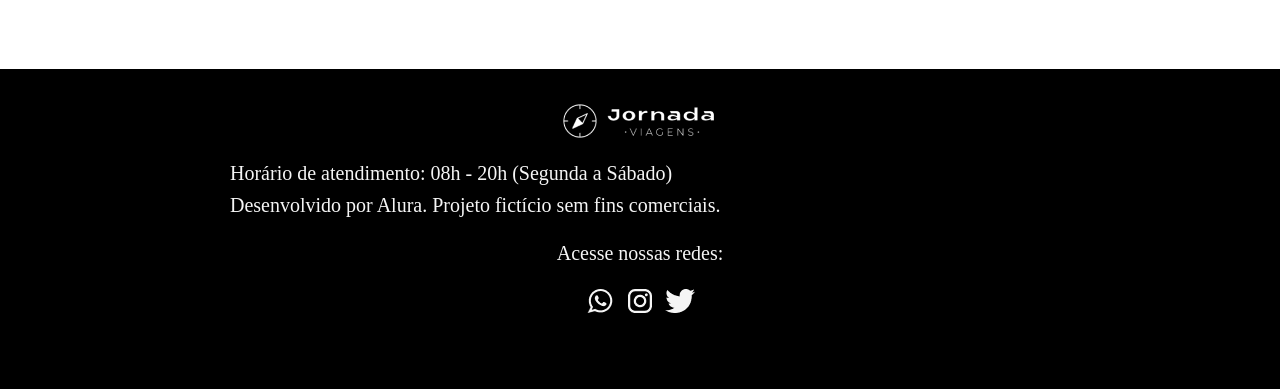
==== commit 35774a3f: "add footer" ====
--- a/blog.html
+++ b/blog.html
@@ -229,6 +229,39 @@
           </footer>
         </article>
     </section>
-    
+    <footer class="main-footer">
+      <div class="content-footer">
+        <div class="logo-footer">
+          <img src="img/Logo-branco-rodape.png" alt="Logo Jornada Viagens" />
+        </div>
+        <div class="text-footer">
+          <p>Horário de atendimento: 08h - 20h (Segunda a Sábado)</p>
+          <p>Desenvolvido por Alura. Projeto fictício sem fins comerciais.</p>
+        </div>
+      </div>
+      <div class="redes">
+        <p>Acesse nossas redes:</p>
+        <div class="logos-redes-sociais">
+          <a href="#">
+            <img
+              src="img/logo-whatsapp.png"
+              alt="Acesse o whatasapp do Jornada Viagens"
+            />
+          </a>
+          <a href="#">
+            <img
+              src="img/logo-instagram.png"
+              alt="Acesse o instagram do Jornada Viagens"
+            />
+          </a>
+          <a href="#">
+            <img
+              src="img/logo-twitter.png"
+              alt="Acesse o twitter do Jornada Viagens"
+            />
+          </a>
+        </div>
+      </div>
+    </footer>
   </body>
 </html>
